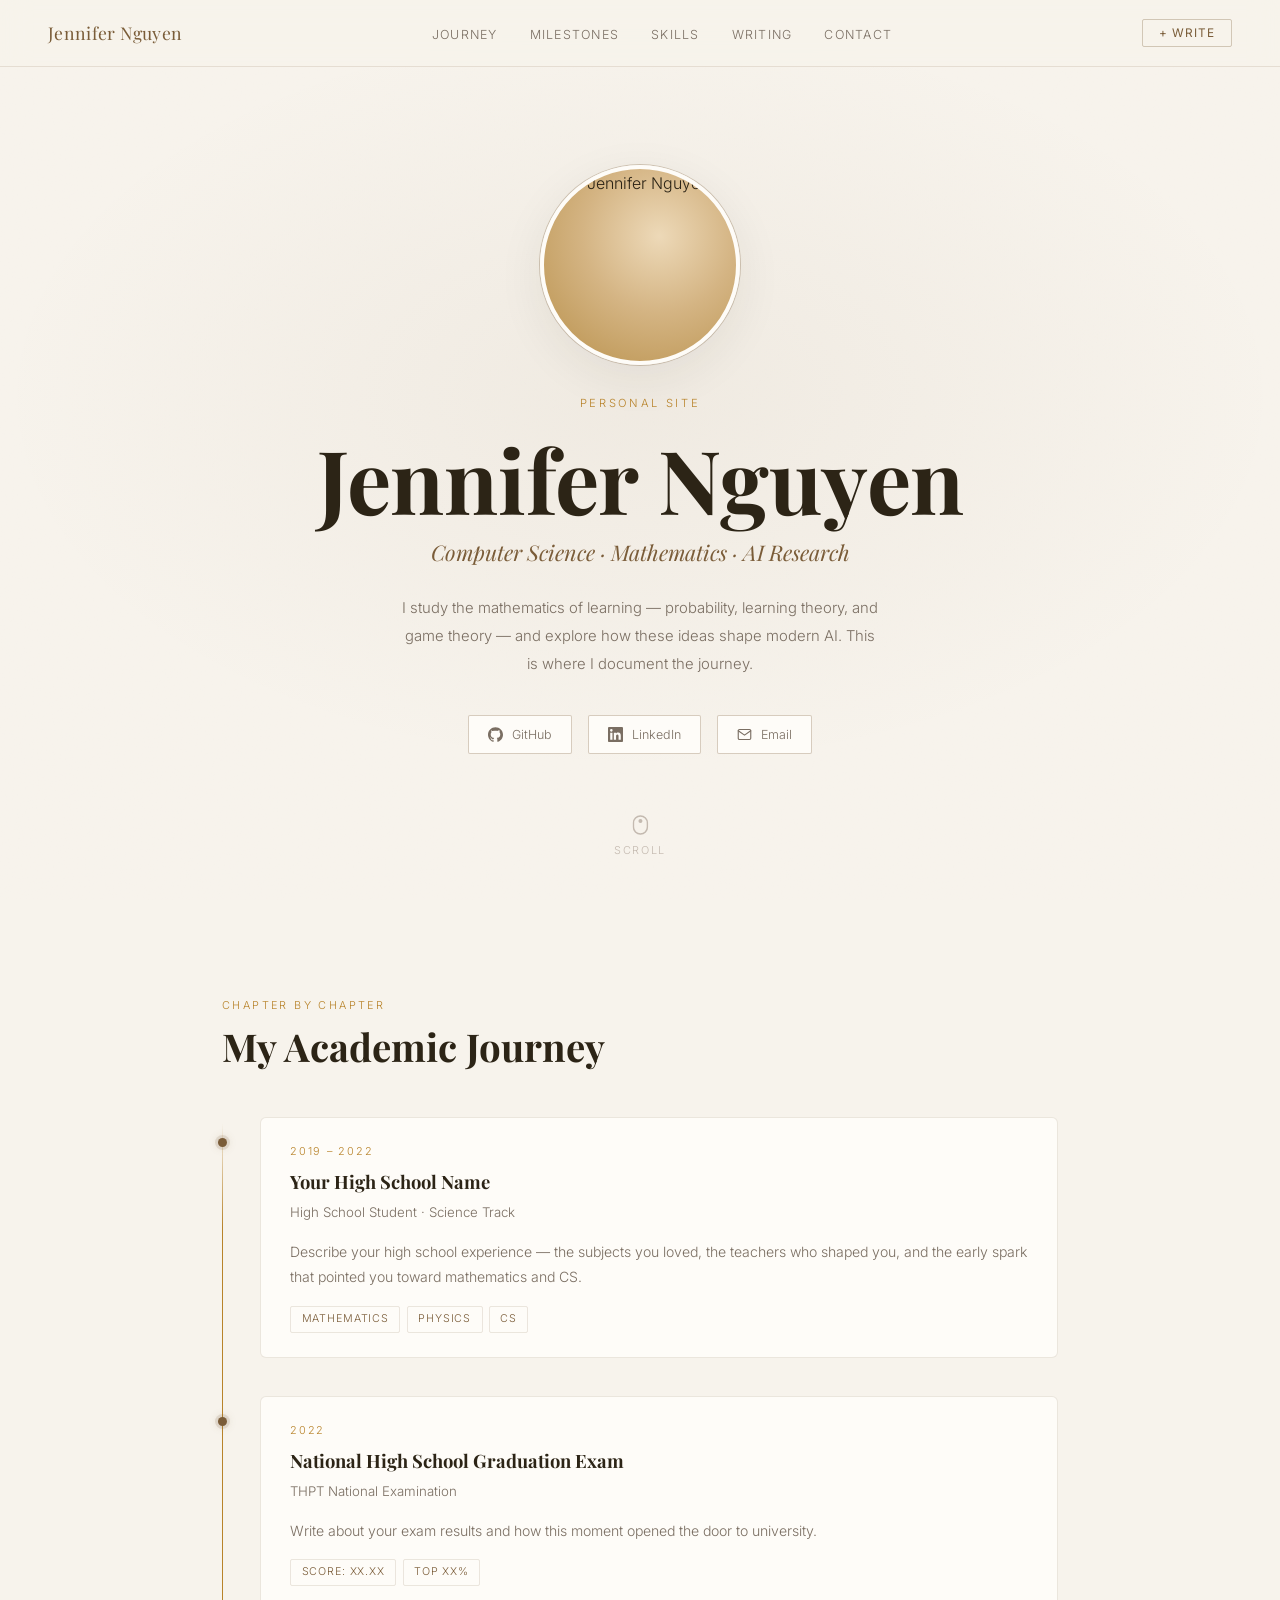
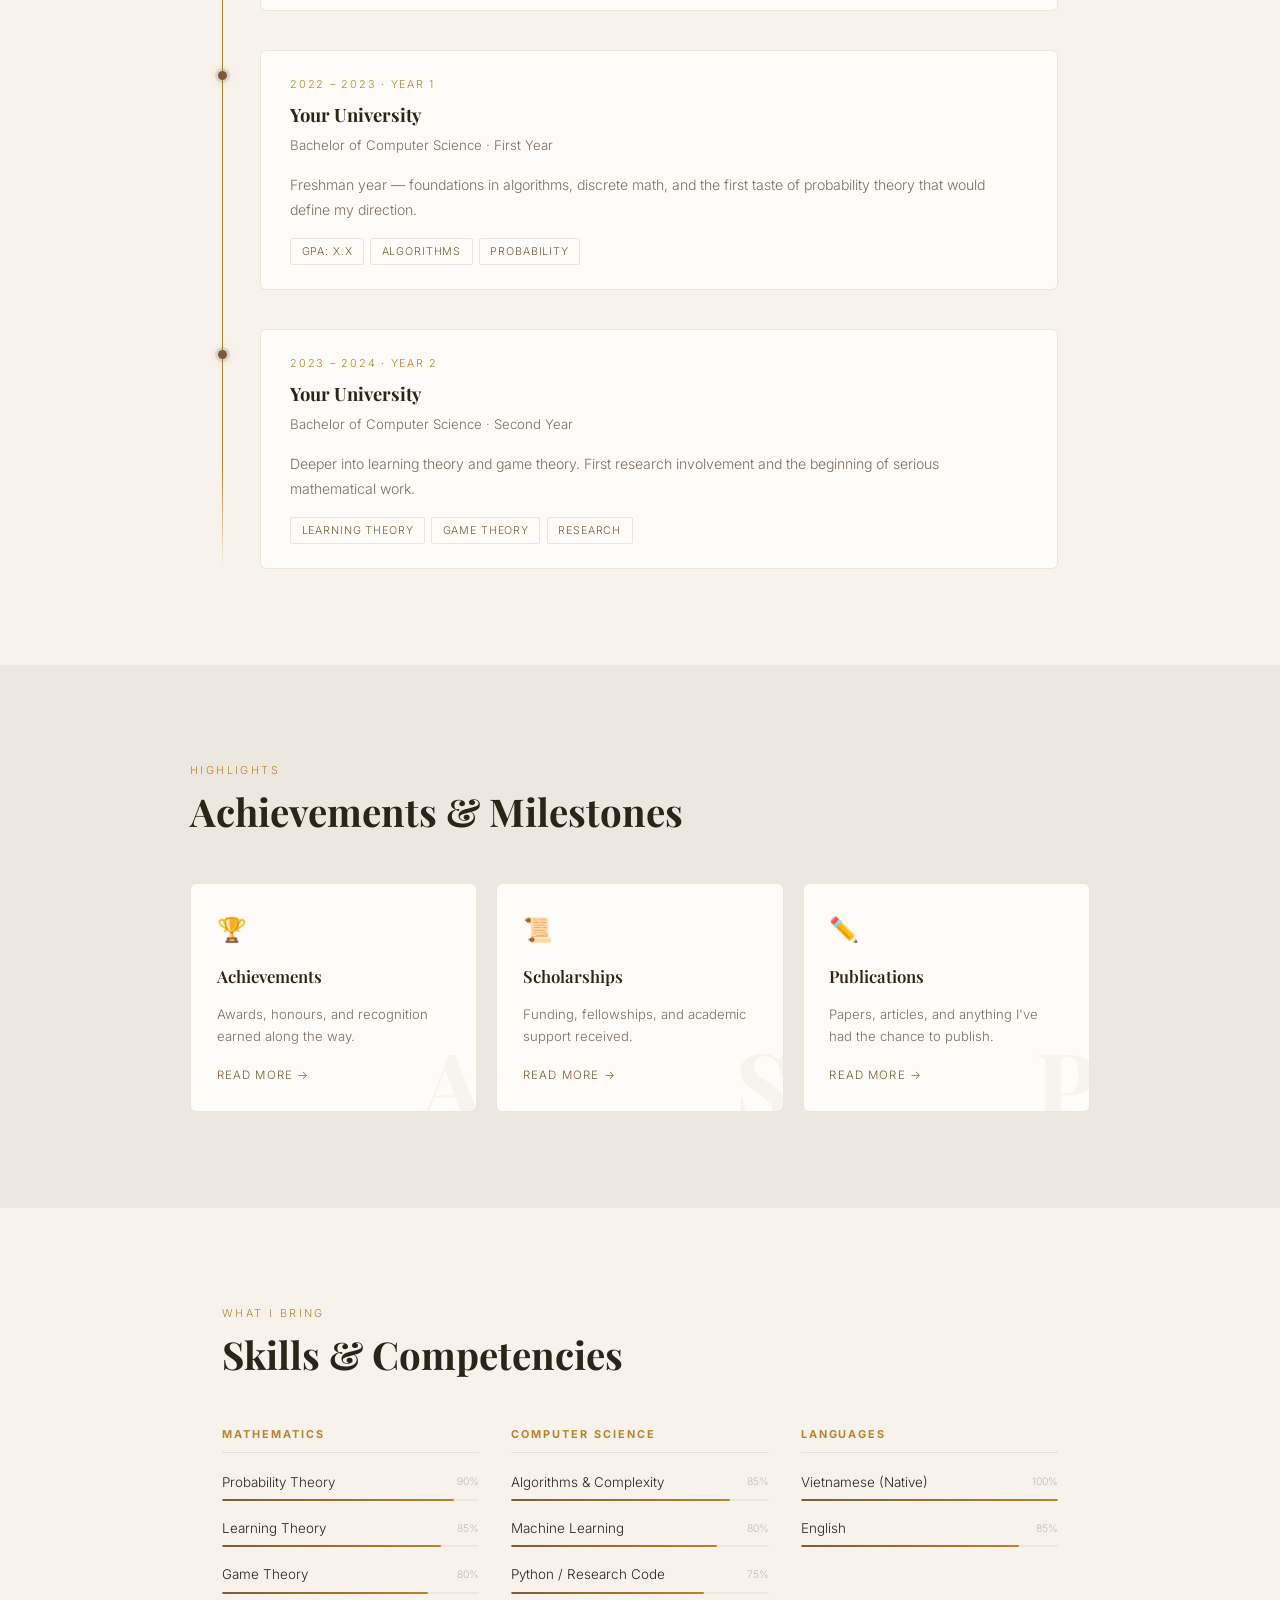
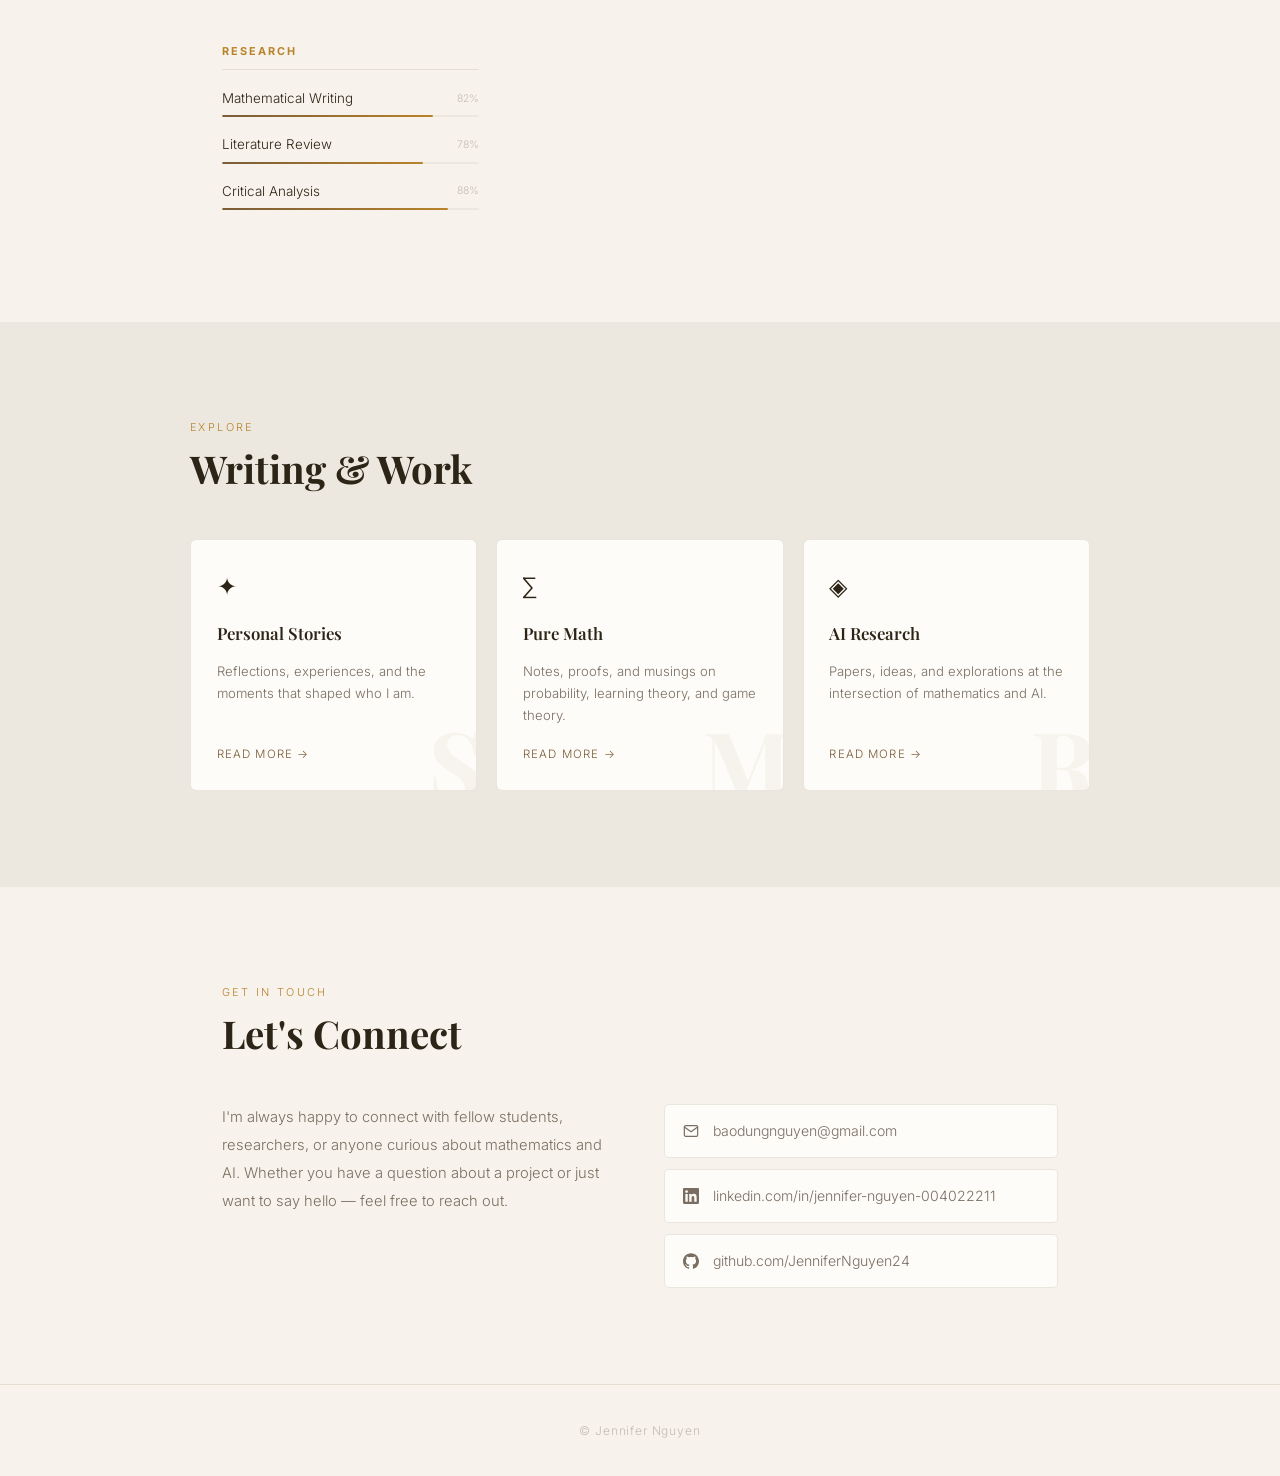
==== index.html @ ad3cca70 "PP" ====
<!DOCTYPE html>
<html lang="en">
<head>
  <meta charset="UTF-8"/>
  <meta name="viewport" content="width=device-width, initial-scale=1.0"/>
  <title>Jennifer Nguyen</title>
  <meta name="description" content="Personal site of Jennifer Nguyen — CS, Mathematics, AI Research."/>
  <link rel="preconnect" href="https://fonts.googleapis.com"/>
  <link href="https://fonts.googleapis.com/css2?family=Playfair+Display:ital,wght@0,400;0,600;0,700;1,400;1,600&family=Inter:wght@300;400;500&display=swap" rel="stylesheet"/>
  <link rel="stylesheet" href="css/style.css"/>
</head>
<body>

<!-- NAV -->
<nav class="nav">
  <span class="nav-logo" id="nav-logo-txt">Jennifer Nguyen</span>
  <ul class="nav-links">
    <li><a href="#journey">Journey</a></li>
    <li><a href="#milestones">Milestones</a></li>
    <li><a href="#skills">Skills</a></li>
    <li><a href="#writing">Writing</a></li>
    <li><a href="#contact">Contact</a></li>
  </ul>
  <div class="nav-right">
    <button class="nav-write" id="nav-write-btn">+ Write</button>
  </div>
</nav>

<!-- HERO -->
<header class="hero">
  <div class="hero-photo-wrap" style="width:200px;height:200px;border-radius:50%;border:4px solid var(--card);box-shadow:0 0 0 1px var(--border-hi),0 12px 48px var(--shadow);overflow:hidden;margin-bottom:1.8rem;position:relative;z-index:1;background:radial-gradient(circle at 60% 35%,#EDD9B8 0%,#D4B483 45%,#B8904A 100%);">
    <img id="hero-photo-img" src="https://raw.githubusercontent.com/JenniferNguyen24/JenniferNguyen24.github.io/main/photo.jpeg" alt="Jennifer Nguyen" style="display:block"/>
    <div class="hero-photo-placeholder" id="hero-photo-init">JN</div>
  </div>

  <p class="hero-eyebrow">Personal Site</p>
  <h1 class="hero-name" id="hero-name">Jennifer Nguyen</h1>
  <p class="hero-tagline" id="hero-tagline">Computer Science · Mathematics · AI Research</p>
  <p class="hero-bio" id="hero-bio">
    I study the mathematics of learning — probability, learning theory, and game theory — and explore how these ideas shape modern AI. This is where I document the journey.
  </p>

  <div class="hero-socials">
    <a class="social-btn" id="social-github" href="https://github.com/JenniferNguyen24" style="display:inline-flex" target="_blank" rel="noopener">
      <svg width="15" height="15" viewBox="0 0 24 24" fill="currentColor"><path d="M12 .297c-6.63 0-12 5.373-12 12 0 5.303 3.438 9.8 8.205 11.385.6.113.82-.258.82-.577 0-.285-.01-1.04-.015-2.04-3.338.724-4.042-1.61-4.042-1.61C4.422 18.07 3.633 17.7 3.633 17.7c-1.087-.744.084-.729.084-.729 1.205.084 1.838 1.236 1.838 1.236 1.07 1.835 2.809 1.305 3.495.998.108-.776.417-1.305.76-1.605-2.665-.3-5.466-1.332-5.466-5.93 0-1.31.465-2.38 1.235-3.22-.135-.303-.54-1.523.105-3.176 0 0 1.005-.322 3.3 1.23.96-.267 1.98-.399 3-.405 1.02.006 2.04.138 3 .405 2.28-1.552 3.285-1.23 3.285-1.23.645 1.653.24 2.873.12 3.176.765.84 1.23 1.91 1.23 3.22 0 4.61-2.805 5.625-5.475 5.92.42.36.81 1.096.81 2.22 0 1.606-.015 2.896-.015 3.286 0 .315.21.69.825.57C20.565 22.092 24 17.592 24 12.297c0-6.627-5.373-12-12-12"/></svg>
      GitHub
    </a>
    <a class="social-btn" id="social-linkedin" href="https://www.linkedin.com/in/jennifer-nguyen-004022211/" style="display:inline-flex" target="_blank" rel="noopener">
      <svg width="15" height="15" viewBox="0 0 24 24" fill="currentColor"><path d="M20.447 20.452h-3.554v-5.569c0-1.328-.027-3.037-1.852-3.037-1.853 0-2.136 1.445-2.136 2.939v5.667H9.351V9h3.414v1.561h.046c.477-.9 1.637-1.85 3.37-1.85 3.601 0 4.267 2.37 4.267 5.455v6.286zM5.337 7.433a2.062 2.062 0 0 1-2.063-2.065 2.064 2.064 0 1 1 2.063 2.065zm1.782 13.019H3.555V9h3.564v11.452zM22.225 0H1.771C.792 0 0 .774 0 1.729v20.542C0 23.227.792 24 1.771 24h20.451C23.2 24 24 23.227 24 22.271V1.729C24 .774 23.2 0 22.222 0h.003z"/></svg>
      LinkedIn
    </a>
    <a class="social-btn" id="social-email" href="mailto:baodungnguyen@gmail.com" style="display:inline-flex">
      <svg width="15" height="15" viewBox="0 0 24 24" fill="none" stroke="currentColor" stroke-width="1.8" stroke-linecap="round" stroke-linejoin="round"><path d="M4 4h16c1.1 0 2 .9 2 2v12c0 1.1-.9 2-2 2H4c-1.1 0-2-.9-2-2V6c0-1.1.9-2 2-2z"/><polyline points="22,6 12,13 2,6"/></svg>
      Email
    </a>
  </div>

  <div class="scroll-hint" aria-hidden="true">
    <svg width="16" height="20" viewBox="0 0 16 20" fill="none"><rect x="1" y="1" width="14" height="18" rx="7" stroke="currentColor" stroke-width="1.5"/><circle cx="8" cy="6" r="2" fill="currentColor"/></svg>
    Scroll
  </div>
</header>

<!-- JOURNEY -->
<section class="section" id="journey">
  <p class="section-label">Chapter by chapter</p>
  <h2 class="section-title">My Academic Journey</h2>
  <div class="timeline">

    <div class="tl-entry">
      <div class="tl-dot"></div>
      <div class="tl-card">
        <p class="tl-period">2019 – 2022</p>
        <h3 class="tl-institution">Your High School Name</h3>
        <p class="tl-role">High School Student · Science Track</p>
        <p class="tl-desc">Describe your high school experience — the subjects you loved, the teachers who shaped you, and the early spark that pointed you toward mathematics and CS.</p>
        <div class="tl-tags"><span class="tag">Mathematics</span><span class="tag">Physics</span><span class="tag">CS</span></div>
      </div>
    </div>

    <div class="tl-entry">
      <div class="tl-dot"></div>
      <div class="tl-card">
        <p class="tl-period">2022</p>
        <h3 class="tl-institution">National High School Graduation Exam</h3>
        <p class="tl-role">THPT National Examination</p>
        <p class="tl-desc">Write about your exam results and how this moment opened the door to university.</p>
        <div class="tl-tags"><span class="tag">Score: XX.XX</span><span class="tag">Top XX%</span></div>
      </div>
    </div>

    <div class="tl-entry">
      <div class="tl-dot"></div>
      <div class="tl-card">
        <p class="tl-period">2022 – 2023 · Year 1</p>
        <h3 class="tl-institution">Your University</h3>
        <p class="tl-role">Bachelor of Computer Science · First Year</p>
        <p class="tl-desc">Freshman year — foundations in algorithms, discrete math, and the first taste of probability theory that would define my direction.</p>
        <div class="tl-tags"><span class="tag">GPA: X.X</span><span class="tag">Algorithms</span><span class="tag">Probability</span></div>
      </div>
    </div>

    <div class="tl-entry">
      <div class="tl-dot"></div>
      <div class="tl-card">
        <p class="tl-period">2023 – 2024 · Year 2</p>
        <h3 class="tl-institution">Your University</h3>
        <p class="tl-role">Bachelor of Computer Science · Second Year</p>
        <p class="tl-desc">Deeper into learning theory and game theory. First research involvement and the beginning of serious mathematical work.</p>
        <div class="tl-tags"><span class="tag">Learning Theory</span><span class="tag">Game Theory</span><span class="tag">Research</span></div>
      </div>
    </div>

  </div>
</section>

<!-- MILESTONES -->
<div class="section-wide" id="milestones">
  <div class="section-wide-inner">
    <p class="section-label">Highlights</p>
    <h2 class="section-title">Achievements &amp; Milestones</h2>
    <div class="cat-grid">

      <a class="cat-card" data-letter="A" href="pages/achievements.html" aria-label="Go to Achievements">
        <div class="cat-icon">🏆</div>
        <div class="cat-title">Achievements</div>
        <div class="cat-desc">Awards, honours, and recognition earned along the way.</div>
        <div class="cat-link">Read more →</div>
      </a>

      <a class="cat-card" data-letter="S" href="pages/scholarships.html" aria-label="Go to Scholarships">
        <div class="cat-icon">📜</div>
        <div class="cat-title">Scholarships</div>
        <div class="cat-desc">Funding, fellowships, and academic support received.</div>
        <div class="cat-link">Read more →</div>
      </a>

      <a class="cat-card" data-letter="P" href="pages/publications.html" aria-label="Go to Publications">
        <div class="cat-icon">✏️</div>
        <div class="cat-title">Publications</div>
        <div class="cat-desc">Papers, articles, and anything I've had the chance to publish.</div>
        <div class="cat-link">Read more →</div>
      </a>

    </div>
  </div>
</div>

<!-- SKILLS -->
<section class="section" id="skills">
  <p class="section-label">What I bring</p>
  <h2 class="section-title">Skills &amp; Competencies</h2>
  <div class="skills-grid">

    <div class="skill-group">
      <h3>Mathematics</h3>
      <div class="skill-item">
        <span class="skill-label">Probability Theory <span class="skill-pct">90%</span></span>
        <div class="skill-bar-bg"><div class="skill-bar-fill" style="width:90%"></div></div>
      </div>
      <div class="skill-item">
        <span class="skill-label">Learning Theory <span class="skill-pct">85%</span></span>
        <div class="skill-bar-bg"><div class="skill-bar-fill" style="width:85%"></div></div>
      </div>
      <div class="skill-item">
        <span class="skill-label">Game Theory <span class="skill-pct">80%</span></span>
        <div class="skill-bar-bg"><div class="skill-bar-fill" style="width:80%"></div></div>
      </div>
    </div>

    <div class="skill-group">
      <h3>Computer Science</h3>
      <div class="skill-item">
        <span class="skill-label">Algorithms &amp; Complexity <span class="skill-pct">85%</span></span>
        <div class="skill-bar-bg"><div class="skill-bar-fill" style="width:85%"></div></div>
      </div>
      <div class="skill-item">
        <span class="skill-label">Machine Learning <span class="skill-pct">80%</span></span>
        <div class="skill-bar-bg"><div class="skill-bar-fill" style="width:80%"></div></div>
      </div>
      <div class="skill-item">
        <span class="skill-label">Python / Research Code <span class="skill-pct">75%</span></span>
        <div class="skill-bar-bg"><div class="skill-bar-fill" style="width:75%"></div></div>
      </div>
    </div>

    <div class="skill-group">
      <h3>Languages</h3>
      <div class="skill-item">
        <span class="skill-label">Vietnamese (Native) <span class="skill-pct">100%</span></span>
        <div class="skill-bar-bg"><div class="skill-bar-fill" style="width:100%"></div></div>
      </div>
      <div class="skill-item">
        <span class="skill-label">English <span class="skill-pct">85%</span></span>
        <div class="skill-bar-bg"><div class="skill-bar-fill" style="width:85%"></div></div>
      </div>
    </div>

    <div class="skill-group">
      <h3>Research</h3>
      <div class="skill-item">
        <span class="skill-label">Mathematical Writing <span class="skill-pct">82%</span></span>
        <div class="skill-bar-bg"><div class="skill-bar-fill" style="width:82%"></div></div>
      </div>
      <div class="skill-item">
        <span class="skill-label">Literature Review <span class="skill-pct">78%</span></span>
        <div class="skill-bar-bg"><div class="skill-bar-fill" style="width:78%"></div></div>
      </div>
      <div class="skill-item">
        <span class="skill-label">Critical Analysis <span class="skill-pct">88%</span></span>
        <div class="skill-bar-bg"><div class="skill-bar-fill" style="width:88%"></div></div>
      </div>
    </div>

  </div>
</section>

<!-- WRITING / CATEGORIES -->
<div class="section-wide" id="writing">
  <div class="section-wide-inner">
    <p class="section-label">Explore</p>
    <h2 class="section-title">Writing &amp; Work</h2>
    <div class="cat-grid">

      <a class="cat-card" data-letter="S" href="pages/stories.html" aria-label="Go to Personal Stories">
        <div class="cat-icon">✦</div>
        <div class="cat-title">Personal Stories</div>
        <div class="cat-desc">Reflections, experiences, and the moments that shaped who I am.</div>
        <div class="cat-link">Read more →</div>
      </a>

      <a class="cat-card" data-letter="M" href="pages/math.html" aria-label="Go to Pure Math">
        <div class="cat-icon">∑</div>
        <div class="cat-title">Pure Math</div>
        <div class="cat-desc">Notes, proofs, and musings on probability, learning theory, and game theory.</div>
        <div class="cat-link">Read more →</div>
      </a>

      <a class="cat-card" data-letter="R" href="pages/research.html" aria-label="Go to AI Research">
        <div class="cat-icon">◈</div>
        <div class="cat-title">AI Research</div>
        <div class="cat-desc">Papers, ideas, and explorations at the intersection of mathematics and AI.</div>
        <div class="cat-link">Read more →</div>
      </a>

    </div>
  </div>
</div>

<!-- CONTACT -->
<section class="section" id="contact">
  <p class="section-label">Get in touch</p>
  <h2 class="section-title">Let's Connect</h2>
  <div class="contact-grid">
    <p class="contact-intro">
      I'm always happy to connect with fellow students, researchers, or anyone curious about mathematics and AI. Whether you have a question about a project or just want to say hello — feel free to reach out.
    </p>
    <div class="contact-links" id="contact-links">
      <a class="contact-link" href="mailto:baodungnguyen@gmail.com">
        <svg width="16" height="16" viewBox="0 0 24 24" fill="none" stroke="currentColor" stroke-width="1.8" stroke-linecap="round" stroke-linejoin="round"><path d="M4 4h16c1.1 0 2 .9 2 2v12c0 1.1-.9 2-2 2H4c-1.1 0-2-.9-2-2V6c0-1.1.9-2 2-2z"/><polyline points="22,6 12,13 2,6"/></svg>
        <span>baodungnguyen@gmail.com</span>
      </a>
      <a class="contact-link" href="https://www.linkedin.com/in/jennifer-nguyen-004022211/" target="_blank" rel="noopener">
        <svg width="16" height="16" viewBox="0 0 24 24" fill="currentColor"><path d="M20.447 20.452h-3.554v-5.569c0-1.328-.027-3.037-1.852-3.037-1.853 0-2.136 1.445-2.136 2.939v5.667H9.351V9h3.414v1.561h.046c.477-.9 1.637-1.85 3.37-1.85 3.601 0 4.267 2.37 4.267 5.455v6.286zM5.337 7.433a2.062 2.062 0 0 1-2.063-2.065 2.064 2.064 0 1 1 2.063 2.065zm1.782 13.019H3.555V9h3.564v11.452zM22.225 0H1.771C.792 0 0 .774 0 1.729v20.542C0 23.227.792 24 1.771 24h20.451C23.2 24 24 23.227 24 22.271V1.729C24 .774 23.2 0 22.222 0h.003z"/></svg>
        <span>linkedin.com/in/jennifer-nguyen-004022211</span>
      </a>
      <a class="contact-link" href="https://github.com/JenniferNguyen24" target="_blank" rel="noopener">
        <svg width="16" height="16" viewBox="0 0 24 24" fill="currentColor"><path d="M12 .297c-6.63 0-12 5.373-12 12 0 5.303 3.438 9.8 8.205 11.385.6.113.82-.258.82-.577 0-.285-.01-1.04-.015-2.04-3.338.724-4.042-1.61-4.042-1.61C4.422 18.07 3.633 17.7 3.633 17.7c-1.087-.744.084-.729.084-.729 1.205.084 1.838 1.236 1.838 1.236 1.07 1.835 2.809 1.305 3.495.998.108-.776.417-1.305.76-1.605-2.665-.3-5.466-1.332-5.466-5.93 0-1.31.465-2.38 1.235-3.22-.135-.303-.54-1.523.105-3.176 0 0 1.005-.322 3.3 1.23.96-.267 1.98-.399 3-.405 1.02.006 2.04.138 3 .405 2.28-1.552 3.285-1.23 3.285-1.23.645 1.653.24 2.873.12 3.176.765.84 1.23 1.91 1.23 3.22 0 4.61-2.805 5.625-5.475 5.92.42.36.81 1.096.81 2.22 0 1.606-.015 2.896-.015 3.286 0 .315.21.69.825.57C20.565 22.092 24 17.592 24 12.297c0-6.627-5.373-12-12-12"/></svg>
        <span>github.com/JenniferNguyen24</span>
      </a>
    </div>
  </div>
</section>

<!-- FOOTER -->
<footer class="footer">
  <p>© <span id="footer-year"></span> <span id="footer-name">Jennifer Nguyen</span></p>
</footer>

<!-- MODAL -->
<div class="modal-overlay" id="modal-overlay" role="dialog" aria-modal="true" aria-labelledby="modal-title">
  <div class="modal">
    <button class="modal-close" id="modal-close" aria-label="Close">✕</button>
    <div class="modal-eyebrow" id="modal-eyebrow"></div>
    <h2 class="modal-title" id="modal-title"></h2>
    <div class="modal-meta" id="modal-meta"></div>
    <div class="modal-body" id="modal-body"></div>
    <div class="modal-footer-tags" id="modal-tags"></div>
  </div>
</div>

<!-- DASHBOARD -->
<div class="dash-overlay" id="dash-overlay" role="dialog" aria-modal="true">
  <div class="dash-nav">
    <span class="dash-nav-title">Dashboard</span>
    <div class="dash-tabs">
      <button class="dash-tab active" data-tab="write">Write</button>
      <button class="dash-tab" data-tab="manage">Posts</button>
      <button class="dash-tab" data-tab="edit" id="edit-tab" style="display:none">Editing</button>
      <button class="dash-tab" data-tab="profile">Profile</button>
    </div>
    <button class="dash-close-btn" id="dash-close-btn">✕ Close</button>
  </div>
  <div class="dash-body">

    <!-- WRITE -->
    <div class="dash-view active" data-view="write">
      <h2 class="form-title">New post</h2>
      <form id="write-form" novalidate>
        <div class="form-row">
          <div class="form-group">
            <label class="form-label" for="w-category">Section</label>
            <select class="form-select cat-select" name="category" id="w-category"></select>
          </div>
          <div class="form-group">
            <label class="form-label" for="w-date">Date</label>
            <input class="form-input" type="date" name="date" id="w-date"/>
          </div>
        </div>
        <div class="form-group">
          <label class="form-label" for="w-title">Title</label>
          <input class="form-input" type="text" name="title" id="w-title" placeholder="e.g. On the Sample Complexity of PAC Learning" required/>
        </div>
        <div class="form-group">
          <label class="form-label" for="w-excerpt">One-line summary <span style="opacity:.5;text-transform:none;letter-spacing:0">(optional)</span></label>
          <input class="form-input" type="text" name="excerpt" id="w-excerpt" placeholder="Shown as a preview in the list"/>
        </div>
        <div class="form-group">
          <label class="form-label" for="w-body">Content</label>
          <textarea class="form-textarea" name="body" id="w-body" rows="14" placeholder="Write freely. Blank lines separate paragraphs." required></textarea>
        </div>
        <div class="form-group">
          <label class="form-label" for="w-tags">Tags</label>
          <input class="form-input" type="text" name="tags" id="w-tags" placeholder="probability, PAC-learning, game-theory"/>
          <p class="form-hint">Comma-separated.</p>
        </div>
        <div class="form-actions">
          <button type="submit" class="btn-primary">Publish</button>
          <button type="reset" class="btn-ghost">Clear</button>
        </div>
      </form>
    </div>

    <!-- MANAGE -->
    <div class="dash-view" data-view="manage">
      <h2 class="form-title">Your posts</h2>
      <div class="manage-list" id="manage-list"></div>
    </div>

    <!-- EDIT -->
    <div class="dash-view" data-view="edit">
      <h2 class="form-title">Edit post</h2>
      <form id="edit-form" novalidate>
        <div class="form-row">
          <div class="form-group">
            <label class="form-label" for="e-category">Section</label>
            <select class="form-select cat-select" name="category" id="e-category"></select>
          </div>
          <div class="form-group">
            <label class="form-label" for="e-date">Date</label>
            <input class="form-input" type="date" name="date" id="e-date"/>
          </div>
        </div>
        <div class="form-group">
          <label class="form-label" for="e-title">Title</label>
          <input class="form-input" type="text" name="title" id="e-title" required/>
        </div>
        <div class="form-group">
          <label class="form-label" for="e-excerpt">One-line summary</label>
          <input class="form-input" type="text" name="excerpt" id="e-excerpt"/>
        </div>
        <div class="form-group">
          <label class="form-label" for="e-body">Content</label>
          <textarea class="form-textarea" name="body" id="e-body" rows="14" required></textarea>
        </div>
        <div class="form-group">
          <label class="form-label" for="e-tags">Tags</label>
          <input class="form-input" type="text" name="tags" id="e-tags"/>
        </div>
        <div class="form-actions">
          <button type="submit" class="btn-primary">Save changes</button>
          <button type="button" class="btn-ghost" onclick="switchDash('manage')">Cancel</button>
        </div>
      </form>
    </div>

    <!-- PROFILE -->
    <div class="dash-view" data-view="profile">
      <h2 class="form-title">Profile</h2>
      <form id="profile-form" novalidate>
        <div class="form-group">
          <label class="form-label" for="p-name">Name</label>
          <input class="form-input" type="text" name="name" id="p-name" placeholder="Jennifer Nguyen"/>
        </div>
        <div class="form-group">
          <label class="form-label" for="p-tagline">Tagline</label>
          <input class="form-input" type="text" name="tagline" id="p-tagline" placeholder="Computer Science · Mathematics · AI Research"/>
        </div>
        <div class="form-group">
          <label class="form-label" for="p-bio">Bio</label>
          <textarea class="form-textarea" name="bio" id="p-bio" rows="3" placeholder="Short intro shown on the homepage."></textarea>
        </div>
        <div class="form-group">
          <label class="form-label" for="p-photo">Profile photo URL</label>
          <input class="form-input" type="url" name="photoUrl" id="p-photo" placeholder="https://example.com/photo.jpg"/>
          <p class="form-hint">Link to an image hosted online (GitHub, Imgur, etc.). Upload a photo to GitHub and paste its raw URL.</p>
        </div>
        <div class="form-group">
          <label class="form-label" for="p-email">Email</label>
          <input class="form-input" type="email" name="email" id="p-email" placeholder="you@example.com"/>
        </div>
        <div class="form-group">
          <label class="form-label" for="p-github">GitHub username</label>
          <input class="form-input" type="text" name="github" id="p-github" placeholder="yourusername"/>
        </div>
        <div class="form-group">
          <label class="form-label" for="p-linkedin">LinkedIn username</label>
          <input class="form-input" type="text" name="linkedin" id="p-linkedin" placeholder="yourusername"/>
        </div>
        <div class="form-actions">
          <button type="submit" class="btn-primary">Save profile</button>
        </div>
      </form>
    </div>

  </div>
</div>

<div class="toast" id="toast" role="status" aria-live="polite"></div>
<script src="js/main.js"></script>
</body>
</html>
---- css/style.css ----
@import url('https://fonts.googleapis.com/css2?family=Playfair+Display:ital,wght@0,400;0,600;0,700;1,400;1,600&family=Inter:wght@300;400;500&display=swap');

/* ── TOKENS ── */
:root {
  --bg:        #F7F3EC;
  --bg-alt:    #EDE8DF;
  --card:      #FEFCF8;
  --accent:    #7A5C38;
  --accent2:   #B8832A;
  --ink:       #2C2416;
  --muted:     #7A6E62;
  --faint:     #C4BAB0;
  --border:    rgba(122,92,56,0.14);
  --border-hi: rgba(122,92,56,0.30);
  --shadow:    rgba(44,36,22,0.07);
}

/* ── RESET ── */
*,*::before,*::after{box-sizing:border-box;margin:0;padding:0}
html{scroll-behavior:smooth}
body{background:var(--bg);color:var(--ink);font-family:'Inter',sans-serif;font-weight:300;line-height:1.75;overflow-x:hidden;-webkit-font-smoothing:antialiased}
a{color:inherit;text-decoration:none}
img{max-width:100%;display:block}
button{cursor:pointer;font-family:inherit}
::-webkit-scrollbar{width:5px}
::-webkit-scrollbar-track{background:var(--bg)}
::-webkit-scrollbar-thumb{background:var(--faint);border-radius:3px}

/* ── NAV ── */
.nav{
  position:fixed;top:0;left:0;right:0;z-index:200;
  display:flex;align-items:center;justify-content:space-between;
  padding:1.1rem 3rem;
  background:rgba(247,243,236,0.90);
  backdrop-filter:blur(14px);
  border-bottom:1px solid var(--border);
  transition:border-color .3s;
}
.nav.scrolled{border-bottom-color:var(--border-hi)}
.nav-logo{font-family:'Playfair Display',serif;font-size:1.1rem;color:var(--accent);letter-spacing:.02em}
.nav-links{display:flex;gap:2rem;list-style:none}
.nav-links a{font-size:.78rem;letter-spacing:.1em;text-transform:uppercase;color:var(--muted);transition:color .2s}
.nav-links a:hover{color:var(--accent)}
.nav-right{display:flex;align-items:center;gap:1rem}
.nav-write{
  font-size:.74rem;letter-spacing:.09em;text-transform:uppercase;
  padding:.38rem 1rem;border:1px solid var(--border-hi);border-radius:2px;
  color:var(--accent);background:transparent;transition:background .2s,border-color .2s;
}
.nav-write:hover{background:var(--bg-alt);border-color:var(--accent)}

/* ── HERO ── */
.hero{
  min-height:100vh;
  display:flex;flex-direction:column;align-items:center;justify-content:center;
  text-align:center;padding:9rem 2rem 5rem;
  position:relative;overflow:hidden;
}
.hero::before{
  content:'';position:absolute;inset:0;
  background:radial-gradient(ellipse 72% 60% at 50% 44%,rgba(122,92,56,.06) 0%,transparent 70%);
  pointer-events:none;
}
/* subtle paper grain texture */
.hero::after{
  content:'';position:absolute;inset:0;
  background-image:url("data:image/svg+xml,%3Csvg xmlns='http://www.w3.org/2000/svg' width='300' height='300'%3E%3Cfilter id='n'%3E%3CfeTurbulence type='fractalNoise' baseFrequency='0.75' numOctaves='4' stitchTiles='stitch'/%3E%3C/filter%3E%3Crect width='300' height='300' filter='url(%23n)' opacity='0.025'/%3E%3C/svg%3E");
  pointer-events:none;opacity:.5;
}

/* Profile photo */
.hero-photo-wrap{
  position:relative;z-index:1;
  width:180px;height:180px;
  border-radius:50%;
  border:3px solid var(--card);
  box-shadow:0 0 0 1px var(--border-hi), 0 8px 32px var(--shadow);
  overflow:hidden;
  margin-bottom:1.8rem;
  background:radial-gradient(circle at 60% 35%,#EDD9B8 0%,#D4B483 45%,#B8904A 100%);
}
.hero-photo-wrap img{width:100%;height:100%;object-fit:cover}
.hero-photo-placeholder{
  width:100%;height:100%;
  display:flex;align-items:center;justify-content:center;
  font-family:'Playfair Display',serif;font-size:3rem;color:rgba(255,255,255,0.75);
  letter-spacing:.04em;
}

.hero-eyebrow{position:relative;z-index:1;font-size:.7rem;letter-spacing:.24em;text-transform:uppercase;color:var(--accent2);margin-bottom:1.2rem}
.hero-name{
  position:relative;z-index:1;
  font-family:'Playfair Display',serif;font-size:clamp(2.8rem,7vw,5.5rem);
  font-weight:700;line-height:1.06;color:var(--ink);margin-bottom:.5rem;
}
.hero-tagline{
  position:relative;z-index:1;
  font-family:'Playfair Display',serif;font-style:italic;
  font-size:clamp(1rem,2.2vw,1.35rem);color:var(--accent);margin-bottom:1.5rem;
}
.hero-bio{
  position:relative;z-index:1;
  max-width:480px;color:var(--muted);font-size:.93rem;line-height:1.88;margin-bottom:2.2rem;
}
.hero-socials{
  position:relative;z-index:1;
  display:flex;gap:1rem;align-items:center;justify-content:center;margin-bottom:2.8rem;
}
.social-btn{
  display:inline-flex;align-items:center;gap:.55rem;
  padding:.5rem 1.2rem;border:1px solid var(--border-hi);border-radius:2px;
  font-size:.78rem;color:var(--muted);background:var(--card);
  transition:border-color .2s,color .2s,box-shadow .2s;
}
.social-btn:hover{border-color:var(--accent);color:var(--accent);box-shadow:0 4px 16px var(--shadow)}
.social-btn svg{flex-shrink:0}

.scroll-hint{
  position:absolute;bottom:2.5rem;left:50%;transform:translateX(-50%);
  display:flex;flex-direction:column;align-items:center;gap:.4rem;
  color:var(--faint);font-size:.68rem;letter-spacing:.14em;text-transform:uppercase;
  animation:float 2.6s ease-in-out infinite;z-index:1;
}
@keyframes float{0%,100%{transform:translateX(-50%) translateY(0)}50%{transform:translateX(-50%) translateY(7px)}}

/* ── SECTION SHELL ── */
.section{padding:6rem 2rem;max-width:900px;margin:0 auto}
.section-wide{padding:6rem 2rem;background:var(--bg-alt)}
.section-wide-inner{max-width:900px;margin:0 auto}
.section-label{font-size:.68rem;letter-spacing:.22em;text-transform:uppercase;color:var(--accent2);margin-bottom:.5rem}
.section-title{font-family:'Playfair Display',serif;font-size:clamp(1.7rem,3.5vw,2.4rem);color:var(--ink);margin-bottom:3rem;line-height:1.2}

/* ── TIMELINE ── */
.timeline{position:relative;padding-left:2.4rem}
.timeline::before{
  content:'';position:absolute;left:0;top:6px;bottom:0;width:1px;
  background:linear-gradient(to bottom,transparent,var(--accent2) 10%,var(--accent2) 90%,transparent);
}
.tl-entry{position:relative;margin-bottom:2.4rem}
.tl-entry:last-child{margin-bottom:0}
.tl-dot{
  position:absolute;left:-2.4rem;top:1.3rem;
  width:9px;height:9px;background:var(--accent);border-radius:50%;
  transform:translateX(-4px);
  box-shadow:0 0 0 3px rgba(122,92,56,.14),0 0 10px rgba(122,92,56,.28);
  transition:box-shadow .3s;
}
.tl-entry:hover .tl-dot{box-shadow:0 0 0 5px rgba(122,92,56,.2),0 0 18px rgba(122,92,56,.4)}
.tl-card{
  background:var(--card);border:1px solid var(--border);border-radius:6px;
  padding:1.5rem 1.8rem;
  transition:transform .25s,border-color .25s,box-shadow .25s;
}
.tl-card:hover{transform:translateY(-3px);border-color:var(--border-hi);box-shadow:0 10px 30px var(--shadow)}
.tl-period{font-size:.68rem;letter-spacing:.16em;text-transform:uppercase;color:var(--accent2);margin-bottom:.3rem}
.tl-institution{font-family:'Playfair Display',serif;font-size:1.15rem;color:var(--ink);margin-bottom:.2rem}
.tl-role{font-size:.83rem;color:var(--muted);margin-bottom:.9rem}
.tl-desc{font-size:.88rem;color:var(--muted);line-height:1.8}
.tl-tags{display:flex;flex-wrap:wrap;gap:.4rem;margin-top:1rem}
.tag{font-size:.67rem;letter-spacing:.08em;text-transform:uppercase;padding:.2rem .65rem;border:1px solid var(--border);border-radius:2px;color:var(--accent)}

/* ── CATEGORY GRID ── */
.cat-grid{display:grid;grid-template-columns:repeat(auto-fill,minmax(260px,1fr));gap:1.2rem}
a.cat-card{display:flex}
.cat-card{
  background:var(--card);border:1px solid var(--border);border-radius:6px;
  padding:1.6rem;
  display:flex;flex-direction:column;gap:.7rem;
  transition:transform .25s,border-color .25s,box-shadow .25s;
  cursor:pointer;position:relative;overflow:hidden;
}
.cat-card::before{
  content:attr(data-letter);
  position:absolute;right:-8px;bottom:-20px;
  font-family:'Playfair Display',serif;font-size:6rem;font-weight:700;
  color:var(--accent);opacity:.05;line-height:1;pointer-events:none;
  transition:opacity .3s;
}
.cat-card:hover{transform:translateY(-4px);border-color:var(--border-hi);box-shadow:0 12px 36px var(--shadow)}
.cat-card:hover::before{opacity:.09}
.cat-icon{font-size:1.5rem}
.cat-title{font-family:'Playfair Display',serif;font-size:1.05rem;color:var(--ink);font-weight:600}
.cat-desc{font-size:.82rem;color:var(--muted);line-height:1.7;flex:1}
.cat-link{
  display:inline-flex;align-items:center;gap:.4rem;
  font-size:.72rem;letter-spacing:.1em;text-transform:uppercase;color:var(--accent);
  margin-top:.4rem;transition:gap .2s;
}
.cat-card:hover .cat-link{gap:.7rem}
.cat-count{
  position:absolute;top:1.2rem;right:1.2rem;
  font-size:.65rem;letter-spacing:.1em;color:var(--faint);
  font-family:'Playfair Display',serif;font-style:italic;
}

/* ── MILESTONES ── */
.milestones-grid{display:grid;grid-template-columns:repeat(auto-fill,minmax(255px,1fr));gap:1.2rem}
.milestone-card{
  background:var(--card);border:1px solid var(--border);border-radius:6px;
  padding:1.5rem;transition:transform .25s,border-color .25s,box-shadow .25s;
}
.milestone-card:hover{transform:translateY(-3px);border-color:var(--border-hi);box-shadow:0 10px 30px var(--shadow)}
.milestone-icon{font-size:1.5rem;margin-bottom:.7rem}
.milestone-title{font-family:'Playfair Display',serif;font-size:1rem;font-weight:600;color:var(--ink);margin-bottom:.3rem}
.milestone-year{font-size:.68rem;letter-spacing:.14em;text-transform:uppercase;color:var(--accent2);margin-bottom:.55rem}
.milestone-desc{font-size:.83rem;color:var(--muted);line-height:1.7}

/* ── SKILLS ── */
.skills-grid{display:grid;grid-template-columns:repeat(auto-fill,minmax(200px,1fr));gap:2rem}
.skill-group h3{font-size:.68rem;letter-spacing:.18em;text-transform:uppercase;color:var(--accent2);margin-bottom:1.1rem;padding-bottom:.5rem;border-bottom:1px solid var(--border)}
.skill-item{display:flex;flex-direction:column;gap:.3rem;margin-bottom:1rem}
.skill-label{font-size:.84rem;color:var(--ink);display:flex;justify-content:space-between;align-items:center}
.skill-pct{font-size:.65rem;color:var(--faint)}
.skill-bar-bg{height:2px;background:var(--bg-alt);border-radius:2px;overflow:hidden}
.skill-bar-fill{height:100%;background:linear-gradient(to right,var(--accent),var(--accent2));border-radius:2px;width:0%;transition:width 1.2s cubic-bezier(.25,.46,.45,.94)}

/* ── CONTACT ── */
.contact-grid{display:grid;grid-template-columns:1fr 1fr;gap:3rem;align-items:start}
.contact-intro{font-size:.92rem;color:var(--muted);line-height:1.9}
.contact-links{display:flex;flex-direction:column;gap:.7rem}
.contact-link{
  display:flex;align-items:center;gap:.9rem;
  padding:.85rem 1.1rem;border:1px solid var(--border);border-radius:5px;
  background:var(--card);color:var(--muted);font-size:.88rem;
  transition:border-color .2s,color .2s,box-shadow .2s;
}
.contact-link:hover{border-color:var(--accent);color:var(--accent);box-shadow:0 4px 16px var(--shadow)}
.contact-link svg{flex-shrink:0}

/* ── FOOTER ── */
.footer{text-align:center;padding:2.2rem 2rem;border-top:1px solid var(--border);font-size:.75rem;color:var(--faint);letter-spacing:.07em}

/* ── POST MODAL ── */
.modal-overlay{
  position:fixed;inset:0;background:rgba(44,36,22,.55);backdrop-filter:blur(6px);
  z-index:500;display:flex;align-items:flex-start;justify-content:center;
  padding:4vh 1rem 2rem;overflow-y:auto;
  opacity:0;pointer-events:none;transition:opacity .25s;
}
.modal-overlay.open{opacity:1;pointer-events:all}
.modal{
  background:var(--card);border:1px solid var(--border-hi);border-radius:8px;
  width:100%;max-width:680px;padding:2.8rem;position:relative;
  transform:translateY(18px);transition:transform .3s;
}
.modal-overlay.open .modal{transform:translateY(0)}
.modal-close{
  position:absolute;top:1.2rem;right:1.2rem;
  background:none;border:1px solid var(--border);color:var(--muted);
  width:30px;height:30px;border-radius:4px;
  display:flex;align-items:center;justify-content:center;font-size:.9rem;
  transition:border-color .2s,color .2s;
}
.modal-close:hover{border-color:var(--accent);color:var(--accent)}
.modal-eyebrow{font-size:.68rem;letter-spacing:.18em;text-transform:uppercase;color:var(--accent2);margin-bottom:.8rem}
.modal-title{font-family:'Playfair Display',serif;font-size:clamp(1.3rem,3vw,1.9rem);font-weight:700;color:var(--ink);line-height:1.2;margin-bottom:.7rem}
.modal-meta{font-size:.7rem;color:var(--faint);letter-spacing:.08em;margin-bottom:1.4rem;padding-bottom:1.4rem;border-bottom:1px solid var(--border);display:flex;gap:1.2rem;flex-wrap:wrap}
.modal-body{font-size:.9rem;color:var(--muted);line-height:1.95;white-space:pre-wrap}
.modal-footer-tags{display:flex;flex-wrap:wrap;gap:.4rem;margin-top:1.8rem;padding-top:1.4rem;border-top:1px solid var(--border)}

/* ── DASHBOARD ── */
.dash-overlay{position:fixed;inset:0;background:var(--bg);z-index:900;overflow-y:auto;opacity:0;pointer-events:none;transition:opacity .25s}
.dash-overlay.open{opacity:1;pointer-events:all}
.dash-nav{
  display:flex;align-items:center;justify-content:space-between;
  padding:1rem 2.5rem;border-bottom:1px solid var(--border);
  position:sticky;top:0;background:var(--bg);z-index:10;
}
.dash-nav-title{font-family:'Playfair Display',serif;font-size:1rem;color:var(--accent)}
.dash-tabs{display:flex;gap:.4rem}
.dash-tab{
  font-size:.74rem;padding:.32rem .85rem;border:1px solid var(--border);border-radius:2px;
  color:var(--muted);background:none;letter-spacing:.06em;transition:all .18s;
}
.dash-tab:hover{color:var(--accent);border-color:var(--accent)}
.dash-tab.active{color:var(--accent);border-color:var(--accent);background:rgba(122,92,56,.07)}
.dash-close-btn{font-size:.74rem;padding:.32rem .85rem;border:1px solid var(--border);border-radius:2px;color:var(--muted);background:none;transition:all .18s}
.dash-close-btn:hover{color:var(--ink);border-color:var(--ink)}
.dash-body{max-width:720px;margin:0 auto;padding:2.5rem 2rem}
.dash-view{display:none}
.dash-view.active{display:block}
.form-title{font-family:'Playfair Display',serif;font-size:1.2rem;color:var(--ink);margin-bottom:2rem}
.form-group{margin-bottom:1.3rem}
.form-label{display:block;font-size:.68rem;letter-spacing:.14em;text-transform:uppercase;color:var(--muted);margin-bottom:.45rem}
.form-input,.form-textarea,.form-select{
  width:100%;background:var(--card);border:1px solid var(--border);border-radius:3px;
  padding:.6rem .85rem;color:var(--ink);font-family:'Inter',sans-serif;font-size:.88rem;
  outline:none;transition:border-color .18s,box-shadow .18s;-webkit-appearance:none;
}
.form-input:focus,.form-textarea:focus,.form-select:focus{border-color:var(--accent);box-shadow:0 0 0 3px rgba(122,92,56,.09)}
.form-input::placeholder,.form-textarea::placeholder{color:var(--faint)}
.form-textarea{resize:vertical;min-height:200px;line-height:1.75}
.form-row{display:grid;grid-template-columns:1fr 1fr;gap:1rem}
.form-hint{font-size:.72rem;color:var(--faint);margin-top:.3rem}
.form-actions{display:flex;gap:.7rem;margin-top:1.8rem}
.btn-primary{font-size:.82rem;padding:.55rem 1.4rem;border-radius:2px;background:var(--accent);color:#FDF9F4;border:1px solid var(--accent);transition:opacity .18s}
.btn-primary:hover{opacity:.86}
.btn-ghost{font-size:.82rem;padding:.55rem 1.4rem;border-radius:2px;background:none;color:var(--muted);border:1px solid var(--border);transition:all .18s}
.btn-ghost:hover{border-color:var(--accent);color:var(--accent)}
.manage-list{display:flex;flex-direction:column}
.manage-row{display:flex;align-items:center;gap:1rem;padding:.95rem 0;border-bottom:1px solid var(--border)}
.manage-row:last-child{border-bottom:none}
.manage-info{flex:1;min-width:0}
.manage-title{font-size:.9rem;color:var(--ink);font-weight:400;white-space:nowrap;overflow:hidden;text-overflow:ellipsis;margin-bottom:.15rem}
.manage-sub{font-size:.7rem;color:var(--faint);display:flex;gap:.8rem;letter-spacing:.04em}
.manage-actions{display:flex;gap:.4rem;flex-shrink:0}
.btn-sm{font-size:.7rem;padding:.26rem .62rem;border-radius:2px;border:1px solid var(--border);color:var(--muted);background:none;transition:all .18s}
.btn-sm:hover{border-color:var(--accent);color:var(--accent)}
.btn-sm.del:hover{border-color:#B84040;color:#B84040}

/* ── INNER PAGES ── */
.page-header{padding:8rem 2rem 3.5rem;max-width:900px;margin:0 auto;border-bottom:1px solid var(--border)}
.page-header-label{font-size:.68rem;letter-spacing:.22em;text-transform:uppercase;color:var(--accent2);margin-bottom:.6rem}
.page-header-title{font-family:'Playfair Display',serif;font-size:clamp(2rem,5vw,3.4rem);font-weight:700;color:var(--ink);line-height:1.1;margin-bottom:.6rem}
.page-header-sub{font-family:'Playfair Display',serif;font-style:italic;font-size:1rem;color:var(--muted)}
.page-content{max-width:900px;margin:0 auto;padding:3rem 2rem 6rem}
.page-post-list{display:flex;flex-direction:column}
.page-post-item{padding:1.5rem 0;border-bottom:1px solid var(--border);cursor:pointer;transition:padding-left .2s}
.page-post-item:last-child{border-bottom:none}
.page-post-item:hover{padding-left:6px}
.page-post-date{font-size:.68rem;letter-spacing:.1em;text-transform:uppercase;color:var(--faint);margin-bottom:.4rem}
.page-post-title{font-family:'Playfair Display',serif;font-size:1.15rem;color:var(--ink);font-weight:600;margin-bottom:.35rem;transition:color .18s}
.page-post-item:hover .page-post-title{color:var(--accent)}
.page-post-excerpt{font-size:.85rem;color:var(--muted);line-height:1.75;display:-webkit-box;-webkit-line-clamp:2;-webkit-box-orient:vertical;overflow:hidden}
.page-post-tags{display:flex;gap:.35rem;margin-top:.7rem;flex-wrap:wrap}
.empty-page{padding:4rem 0;color:var(--faint);font-style:italic;font-size:.9rem}
.back-link{display:inline-flex;align-items:center;gap:.4rem;font-size:.75rem;letter-spacing:.1em;text-transform:uppercase;color:var(--muted);margin-bottom:2rem;transition:color .18s}
.back-link:hover{color:var(--accent)}

/* ── TOAST ── */
.toast{
  position:fixed;bottom:1.8rem;left:50%;transform:translateX(-50%) translateY(6px);
  background:var(--ink);color:var(--bg);font-size:.76rem;padding:.55rem 1.3rem;
  border-radius:20px;z-index:2000;opacity:0;transition:all .25s;pointer-events:none;white-space:nowrap;
}
.toast.show{opacity:1;transform:translateX(-50%) translateY(0)}

/* ── RESPONSIVE ── */
@media(max-width:720px){
  .nav{padding:1rem 1.2rem}
  .nav-links{display:none}
  .section{padding:4rem 1.2rem}
  .section-wide{padding:4rem 1.2rem}
  .contact-grid{grid-template-columns:1fr}
  .form-row{grid-template-columns:1fr}
  .dash-nav{padding:.9rem 1.2rem;flex-wrap:wrap;gap:.5rem}
  .dash-body{padding:1.5rem}
  .cat-grid{grid-template-columns:1fr}
  .hero{padding:8rem 1.4rem 4rem}
}
@media(prefers-reduced-motion:reduce){*,*::before,*::after{transition-duration:.01ms!important;animation-duration:.01ms!important}}
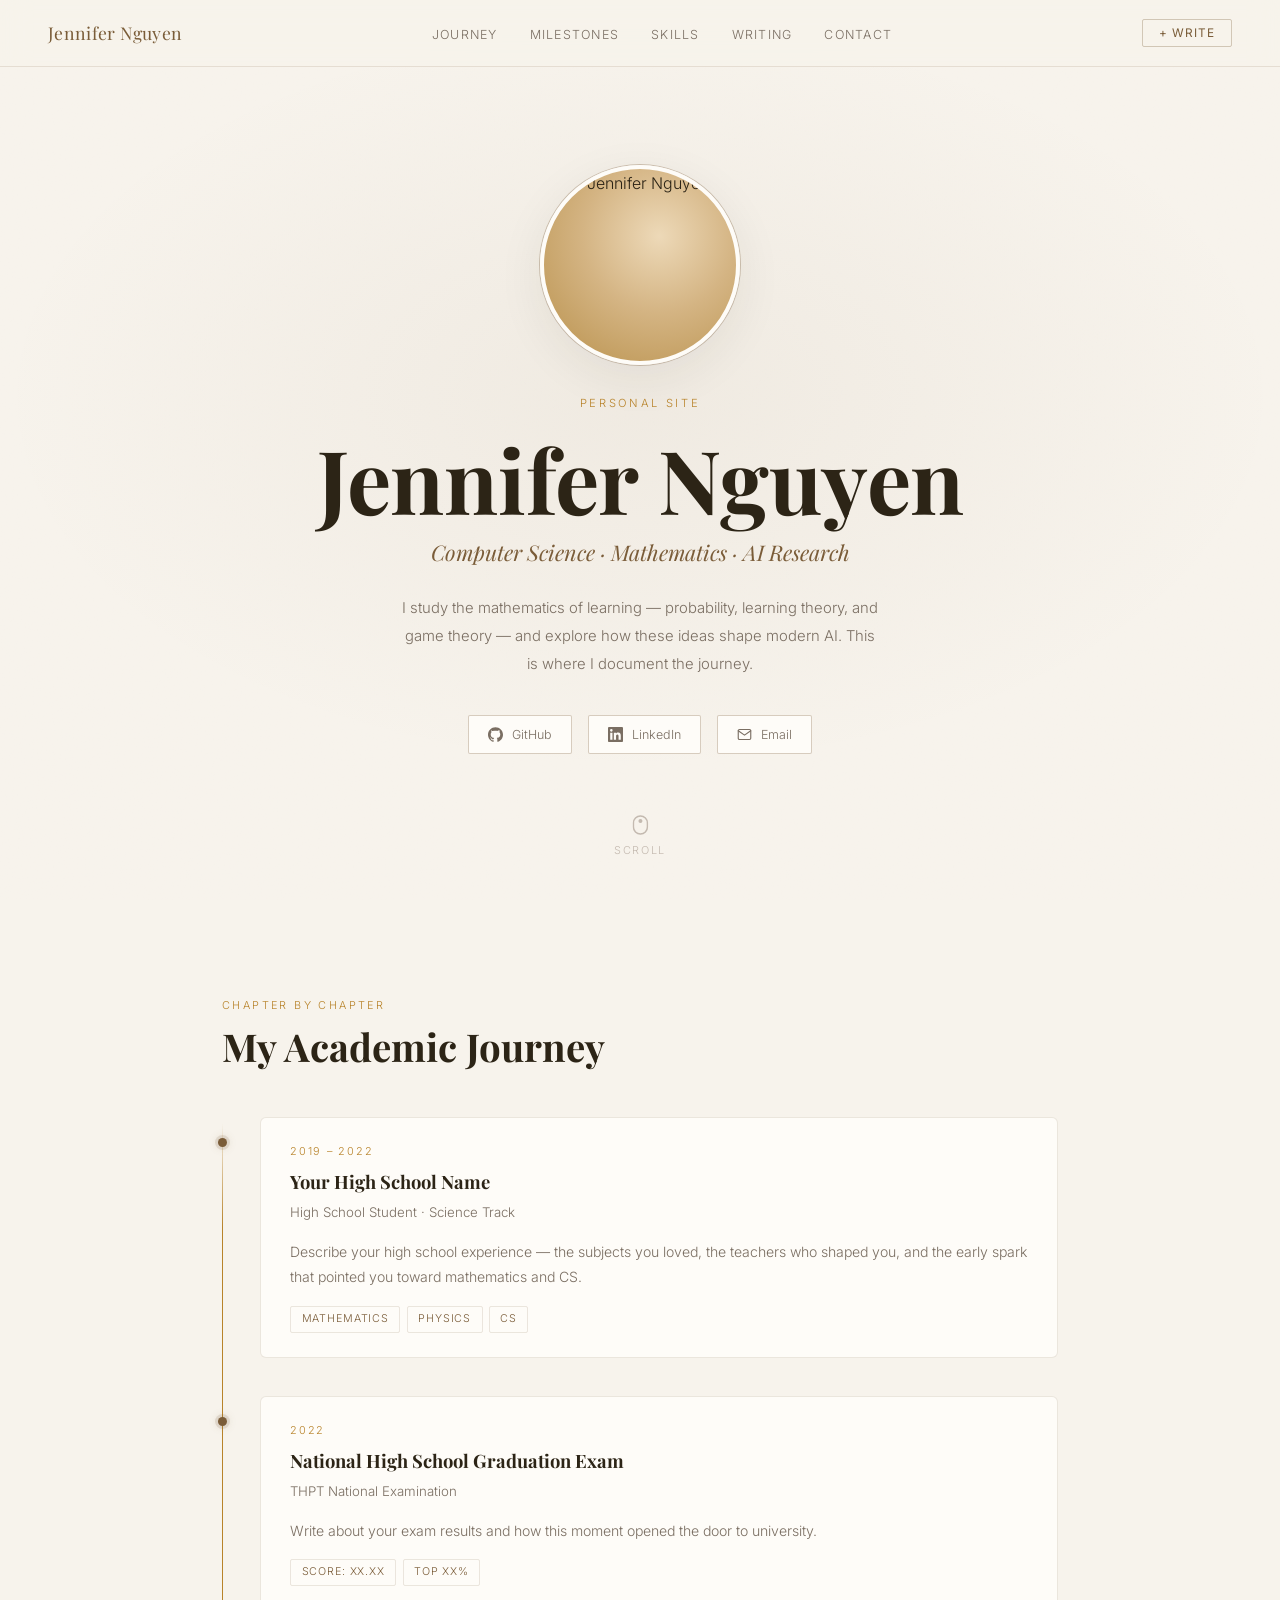
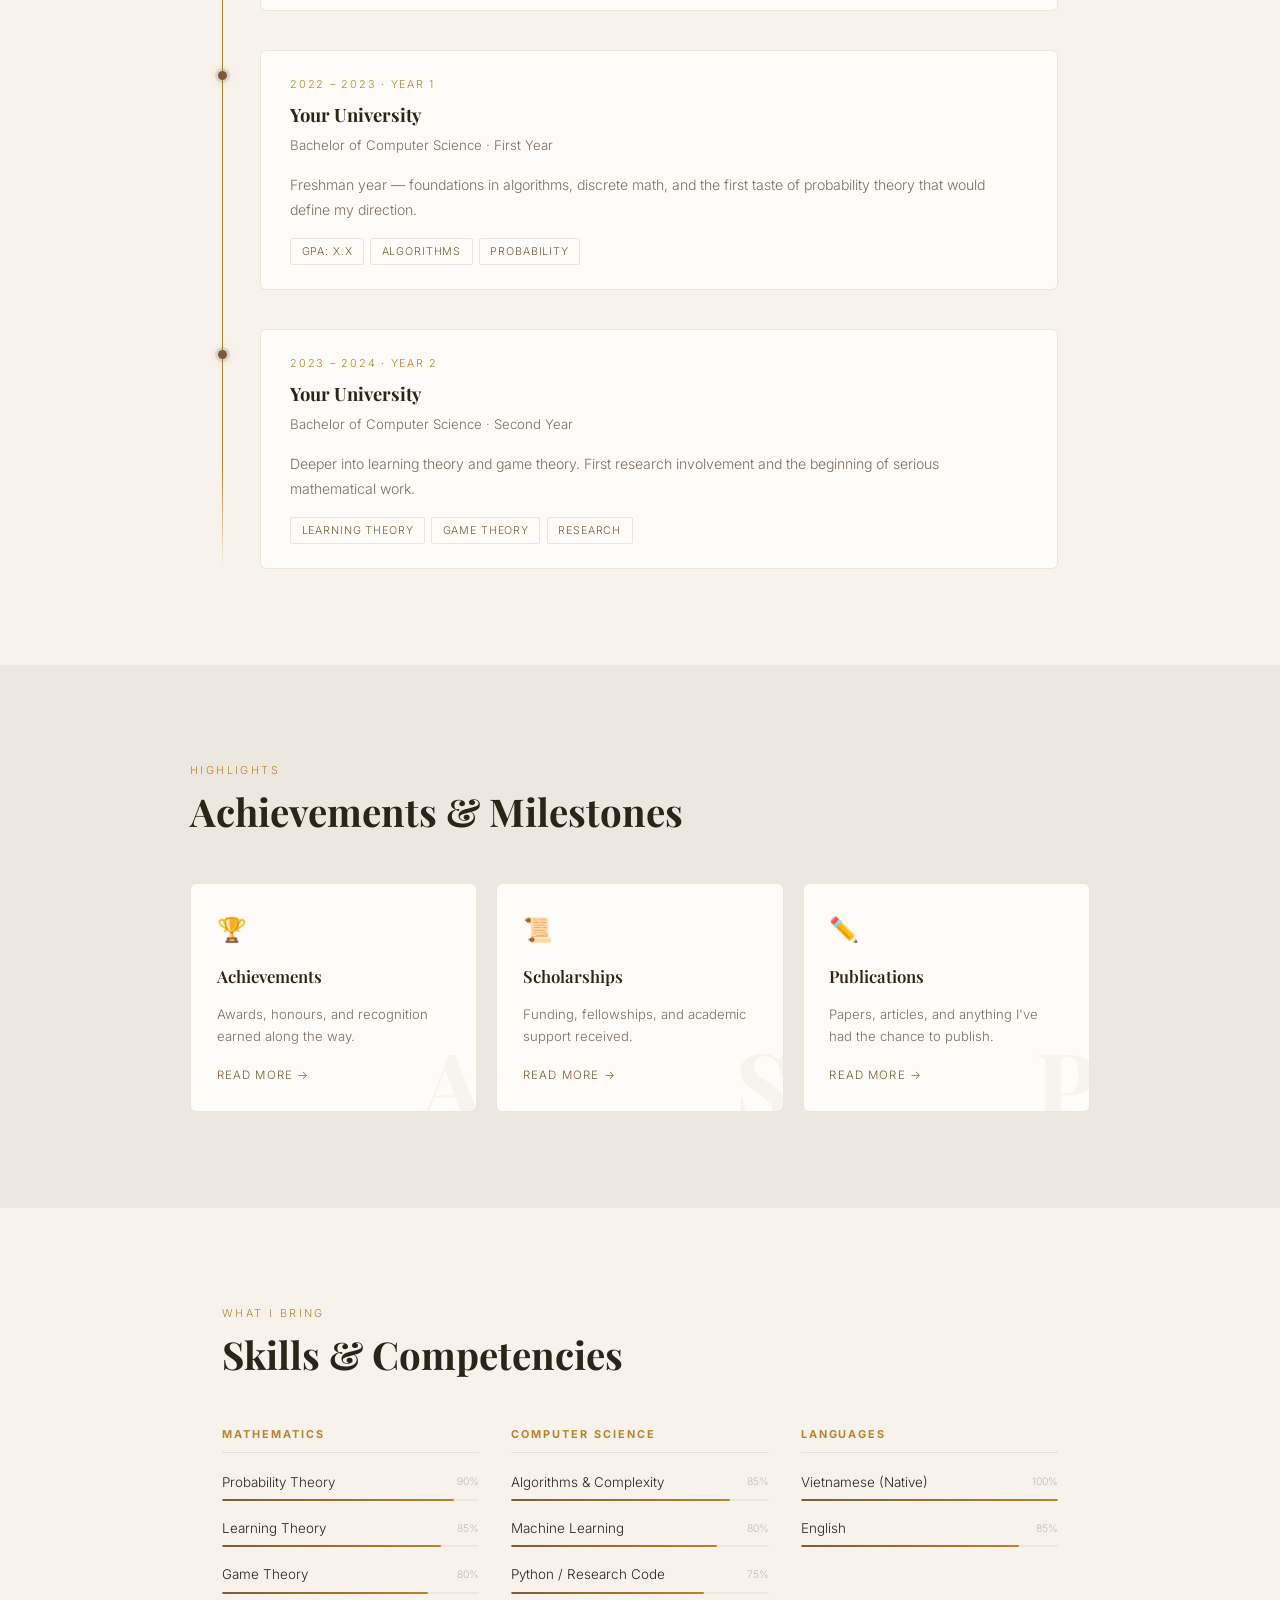
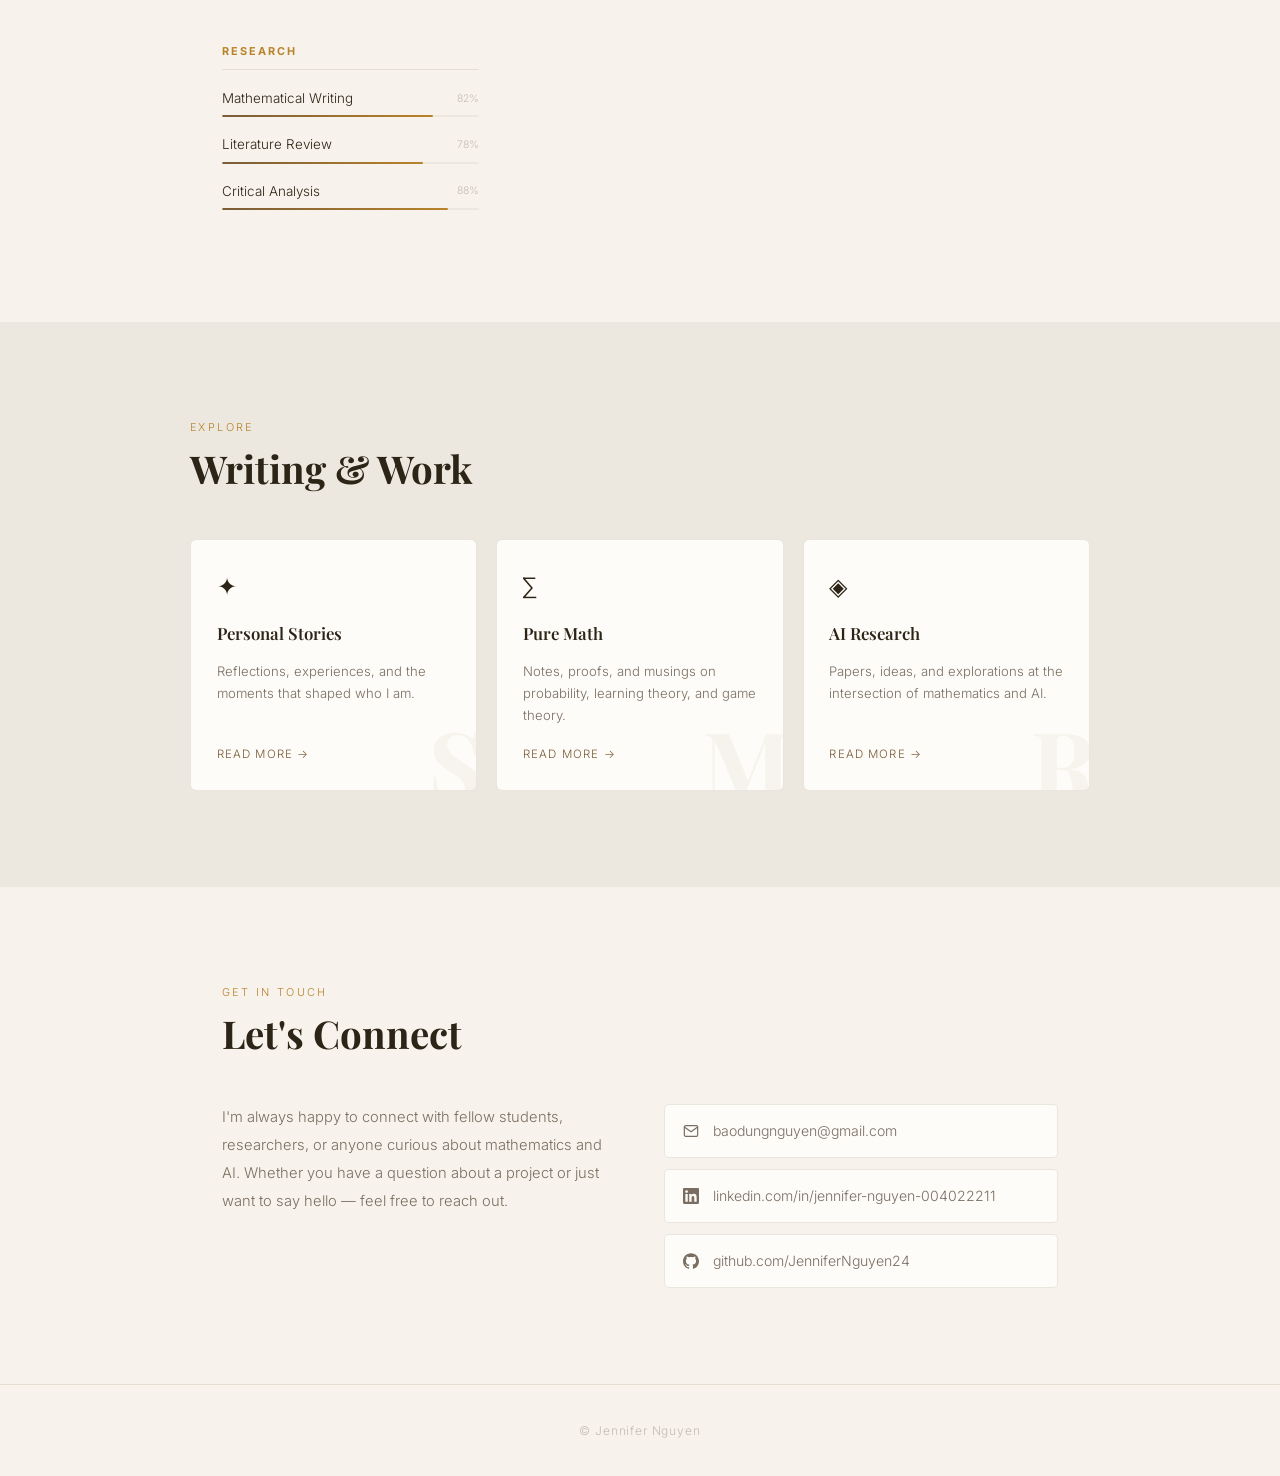
==== commit f42e6434: "Added pp + enlarged" ====
--- a/index.html
+++ b/index.html
@@ -28,7 +28,7 @@
 
 <!-- HERO -->
 <header class="hero">
-  <div class="hero-photo-wrap" style="width:200px;height:200px;border-radius:50%;border:4px solid var(--card);box-shadow:0 0 0 1px var(--border-hi),0 12px 48px var(--shadow);overflow:hidden;margin-bottom:1.8rem;position:relative;z-index:1;background:radial-gradient(circle at 60% 35%,#EDD9B8 0%,#D4B483 45%,#B8904A 100%);">
+  <div class="hero-photo-wrap" style="width:200px;height:200px;border-radius:50%;border:4px solid #FEFCF8;box-shadow:0 0 0 1px rgba(122,92,56,0.32),0 12px 48px rgba(44,36,22,0.07);overflow:hidden;margin-bottom:1.8rem;position:relative;z-index:1;background:radial-gradient(circle at 60% 35%,#EDD9B8 0%,#D4B483 45%,#B8904A 100%);">
     <img id="hero-photo-img" src="https://raw.githubusercontent.com/JenniferNguyen24/JenniferNguyen24.github.io/main/photo.jpeg" alt="Jennifer Nguyen" style="display:block"/>
     <div class="hero-photo-placeholder" id="hero-photo-init">JN</div>
   </div>
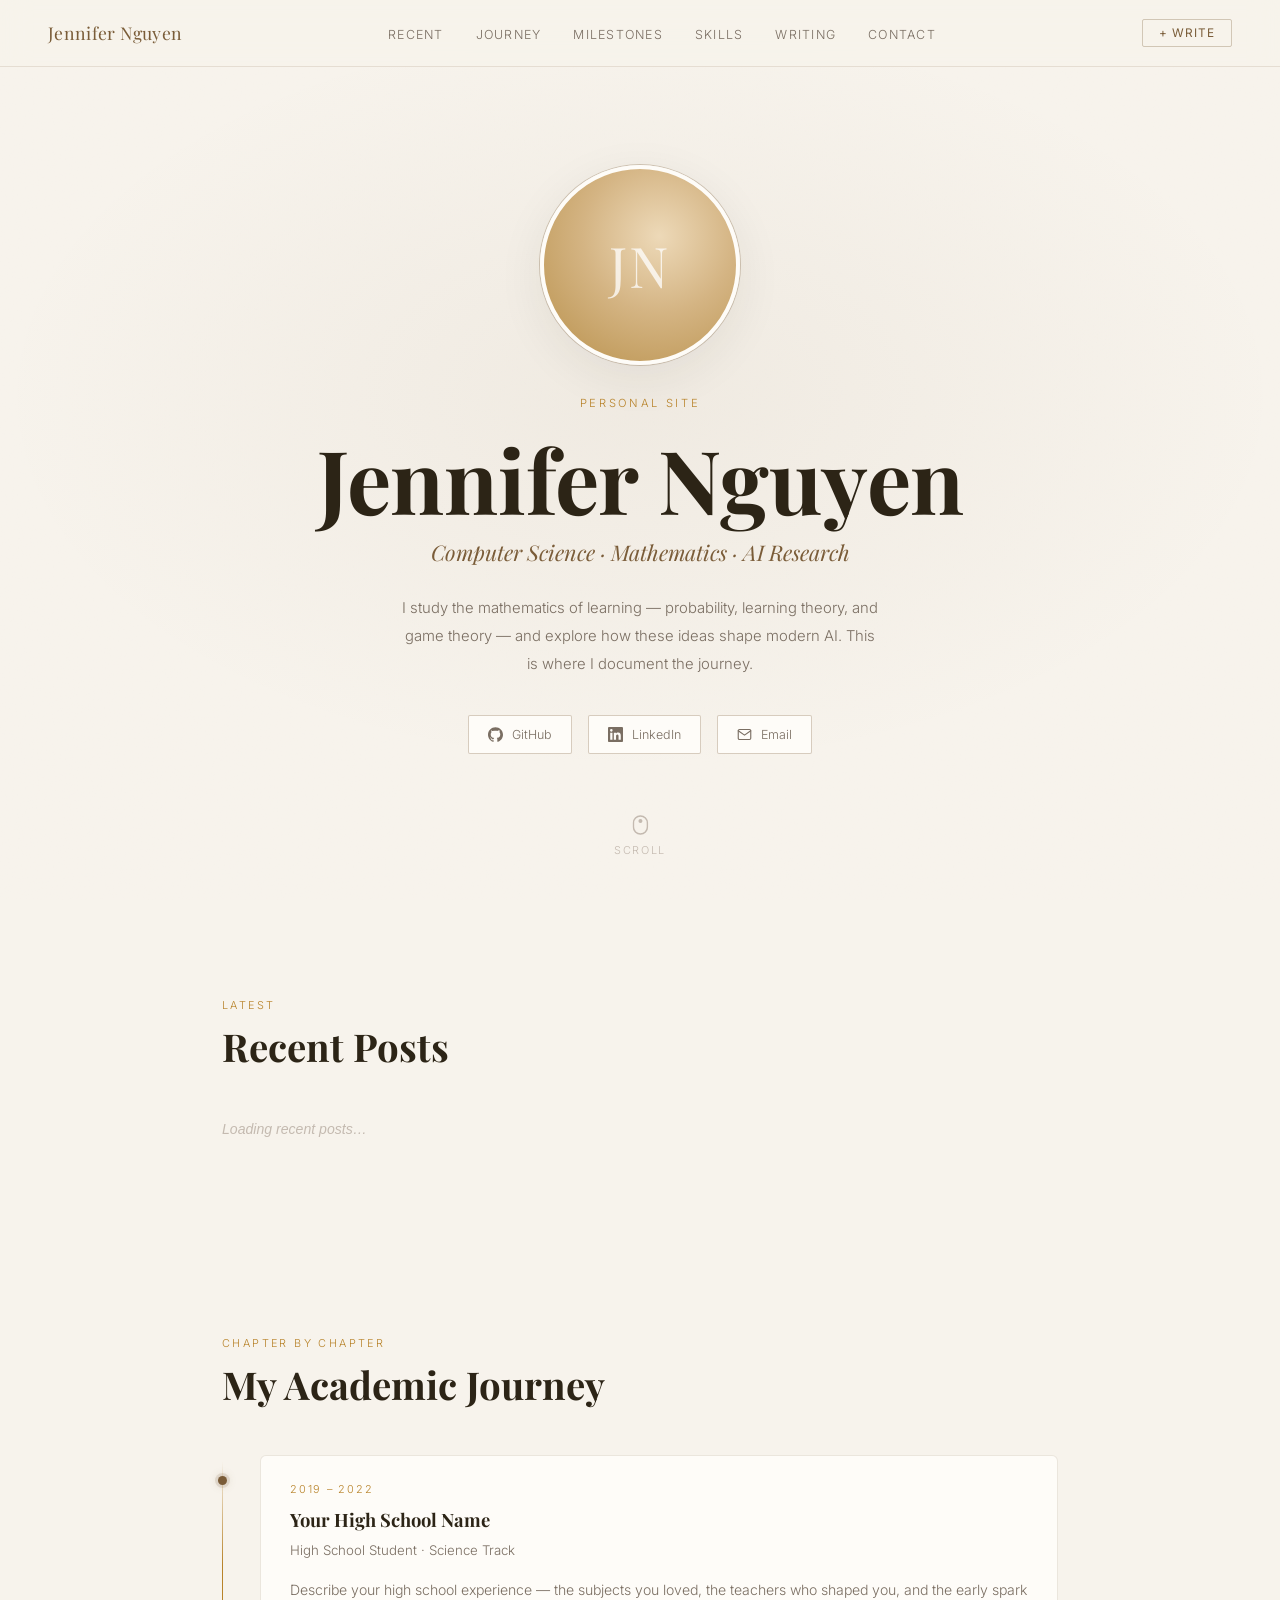
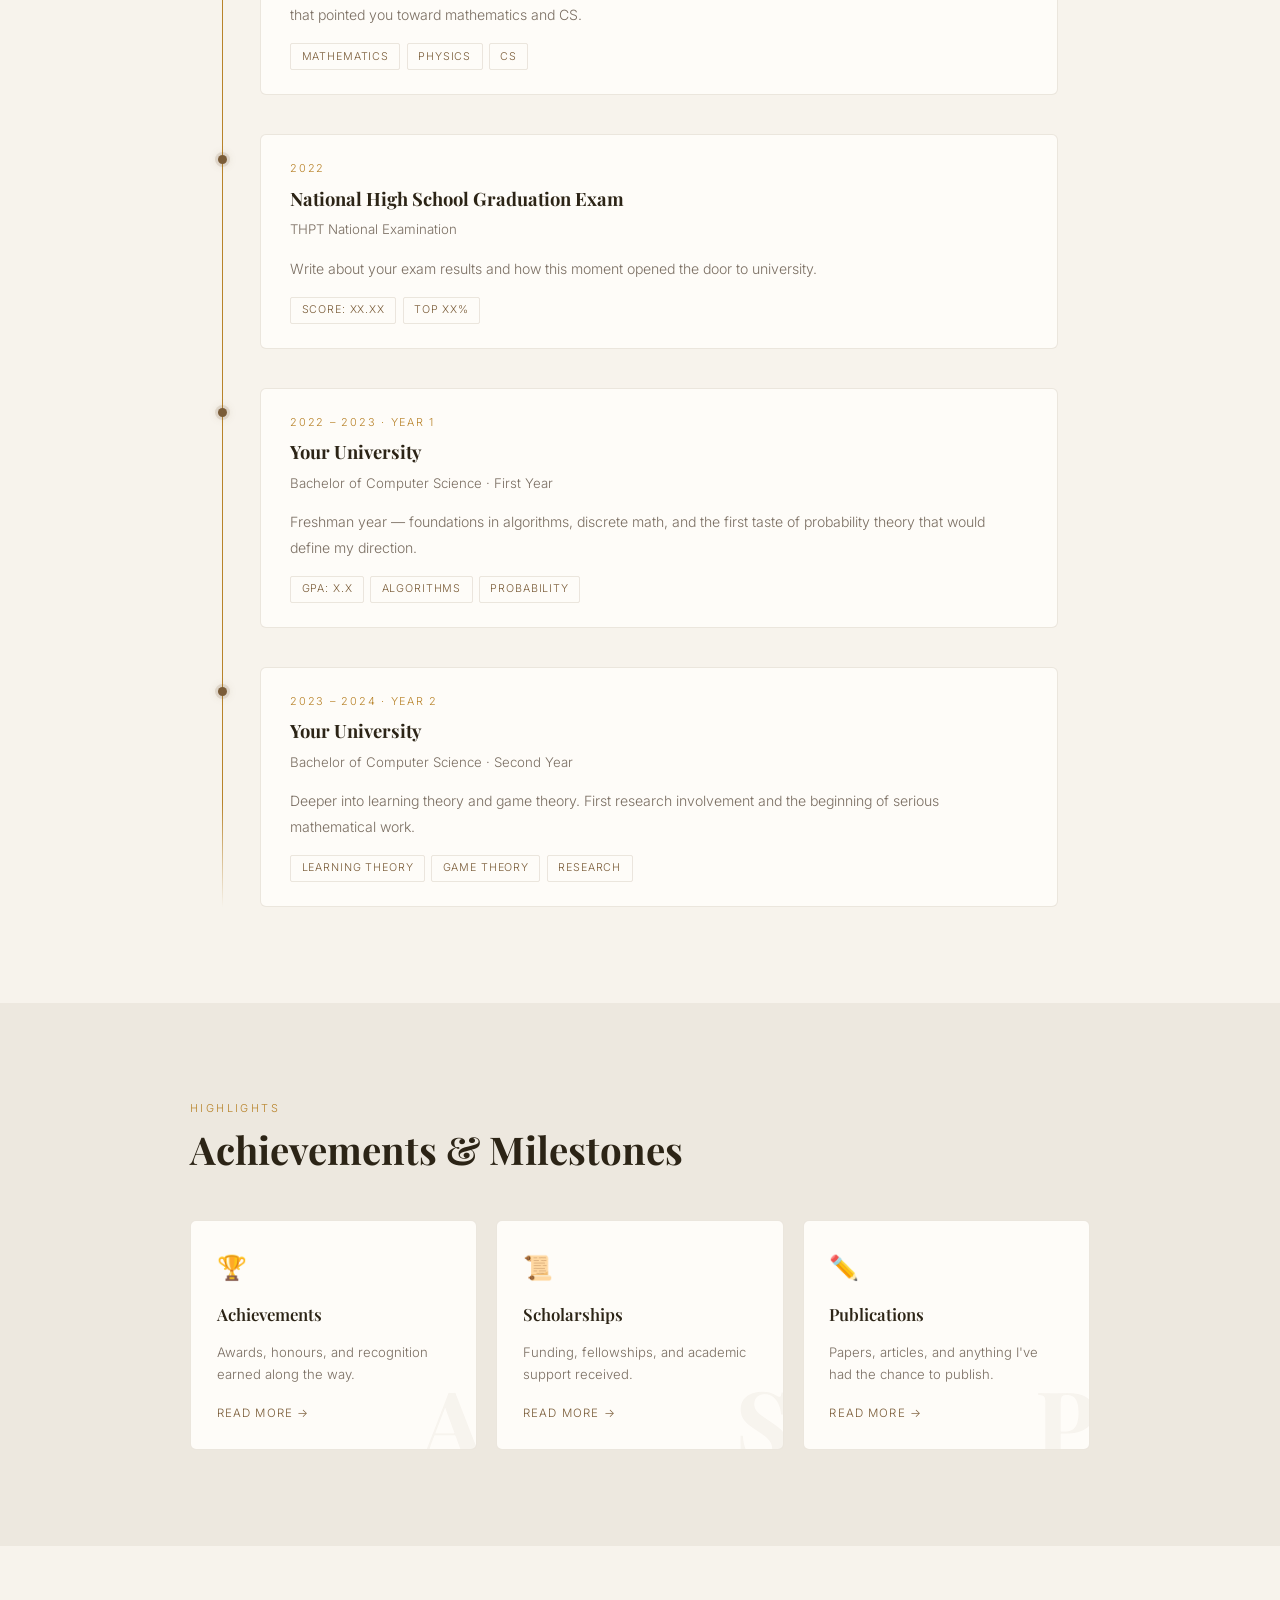
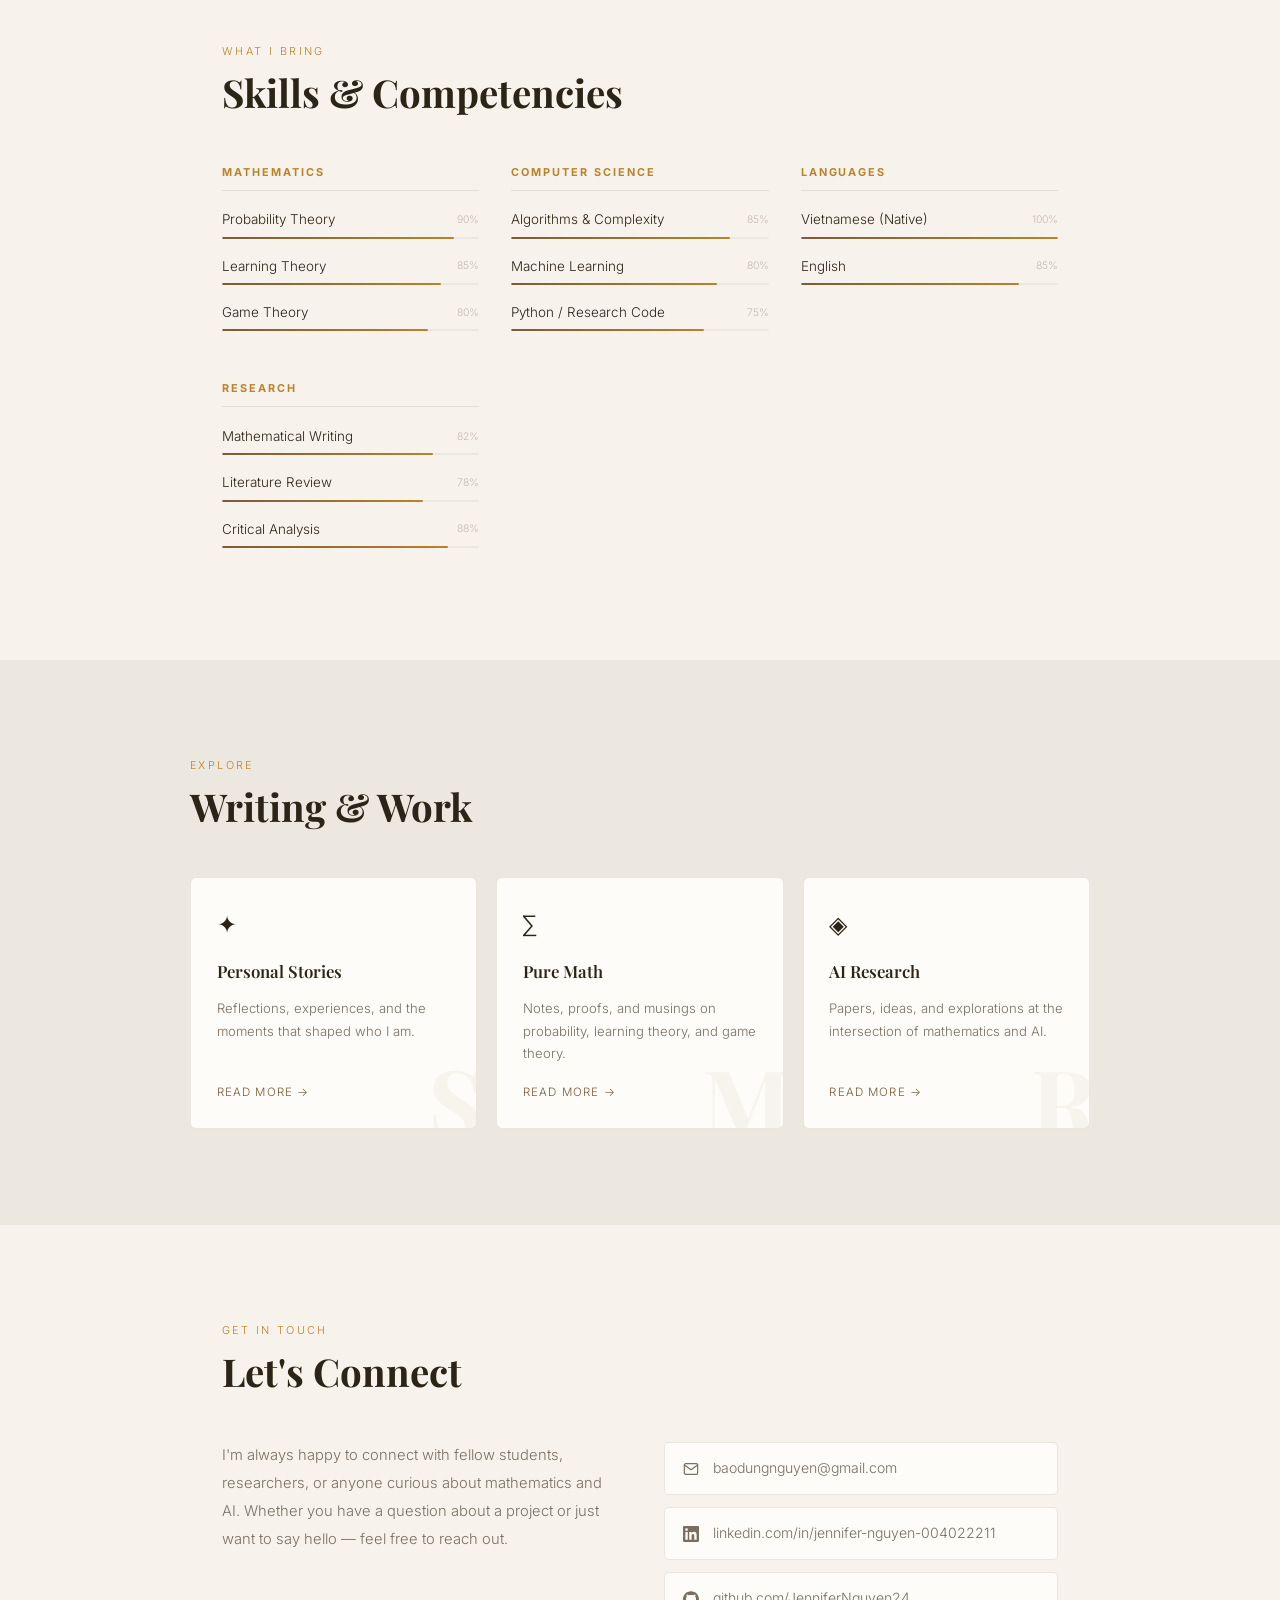
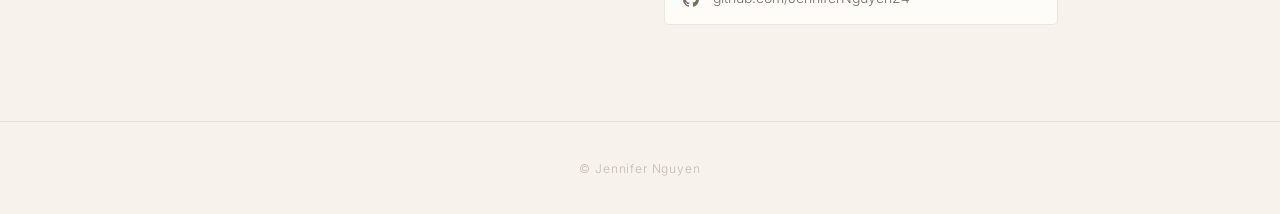
==== commit 75f17d86: "recent posts" ====
--- a/index.html
+++ b/index.html
@@ -15,6 +15,7 @@
 <nav class="nav">
   <span class="nav-logo" id="nav-logo-txt">Jennifer Nguyen</span>
   <ul class="nav-links">
+    <li><a href="#recent">Recent</a></li>
     <li><a href="#journey">Journey</a></li>
     <li><a href="#milestones">Milestones</a></li>
     <li><a href="#skills">Skills</a></li>
@@ -28,9 +29,9 @@
 
 <!-- HERO -->
 <header class="hero">
-  <div class="hero-photo-wrap" style="width:200px;height:200px;border-radius:50%;border:4px solid #FEFCF8;box-shadow:0 0 0 1px rgba(122,92,56,0.32),0 12px 48px rgba(44,36,22,0.07);overflow:hidden;margin-bottom:1.8rem;position:relative;z-index:1;background:radial-gradient(circle at 60% 35%,#EDD9B8 0%,#D4B483 45%,#B8904A 100%);">
-    <img id="hero-photo-img" src="https://raw.githubusercontent.com/JenniferNguyen24/JenniferNguyen24.github.io/main/photo.jpeg" alt="Jennifer Nguyen" style="display:block"/>
-    <div class="hero-photo-placeholder" id="hero-photo-init">JN</div>
+  <div class="hero-photo-wrap" style="width:200px;height:200px;border-radius:50%;border:4px solid var(--card);box-shadow:0 0 0 1px var(--border-hi),0 12px 48px var(--shadow);overflow:hidden;margin-bottom:1.8rem;position:relative;z-index:1;background:radial-gradient(circle at 60% 35%,#EDD9B8 0%,#D4B483 45%,#B8904A 100%);">
+    <img id="hero-photo-img" src="" alt="Jennifer Nguyen" style="width:100%;height:100%;object-fit:cover;display:none"/>
+    <div class="hero-photo-placeholder" id="hero-photo-init" style="width:100%;height:100%;display:flex;align-items:center;justify-content:center;font-family:'Playfair Display',serif;font-size:3.5rem;color:rgba(255,255,255,0.75)">JN</div>
   </div>
 
   <p class="hero-eyebrow">Personal Site</p>
@@ -61,6 +62,15 @@
   </div>
 </header>
 
+<!-- RECENT POSTS -->
+<section class="section" id="recent">
+  <p class="section-label">Latest</p>
+  <h2 class="section-title">Recent Posts</h2>
+  <div id="recent-posts-list">
+    <p style="color:var(--faint);font-style:italic;font-size:.88rem">Loading recent posts…</p>
+  </div>
+</section>
+
 <!-- JOURNEY -->
 <section class="section" id="journey">
   <p class="section-label">Chapter by chapter</p>
--- a/css/style.css
+++ b/css/style.css
@@ -213,6 +213,61 @@
 .skill-pct{font-size:.65rem;color:var(--faint)}
 .skill-bar-bg{height:2px;background:var(--bg-alt);border-radius:2px;overflow:hidden}
 .skill-bar-fill{height:100%;background:linear-gradient(to right,var(--accent),var(--accent2));border-radius:2px;width:0%;transition:width 1.2s cubic-bezier(.25,.46,.45,.94)}
+
+/* ── RECENT POSTS ── */
+.recent-layout{display:grid;grid-template-columns:1fr 200px;gap:3rem;align-items:start}
+.recent-list{display:flex;flex-direction:column}
+.recent-item{
+  display:grid;grid-template-columns:auto 1fr auto;
+  align-items:baseline;gap:1rem;
+  padding:1.1rem 0;border-bottom:1px solid var(--border);
+  cursor:pointer;transition:padding-left .2s;
+}
+.recent-item:first-child{padding-top:0}
+.recent-item:last-child{border-bottom:none}
+.recent-item:hover{padding-left:6px}
+.recent-item-cat{
+  font-size:.65rem;letter-spacing:.12em;text-transform:uppercase;
+  color:var(--accent2);white-space:nowrap;padding:.18rem .55rem;
+  border:1px solid var(--border);border-radius:2px;background:var(--bg-alt);
+}
+.recent-item-title{
+  font-family:'Playfair Display',serif;font-size:1.05rem;font-weight:600;
+  color:var(--ink);line-height:1.3;transition:color .18s;
+}
+.recent-item:hover .recent-item-title{color:var(--accent)}
+.recent-item-date{font-size:.72rem;color:var(--faint);white-space:nowrap;letter-spacing:.04em}
+.recent-item-excerpt{
+  grid-column:2;font-size:.83rem;color:var(--muted);line-height:1.65;
+  margin-top:.2rem;
+  display:-webkit-box;-webkit-line-clamp:1;-webkit-box-orient:vertical;overflow:hidden;
+}
+.recent-view-all{
+  display:inline-flex;align-items:center;gap:.4rem;
+  margin-top:1.6rem;font-size:.78rem;letter-spacing:.08em;
+  text-transform:uppercase;color:var(--accent);
+  border-bottom:1px solid var(--border);padding-bottom:.2rem;
+  transition:border-color .18s;
+}
+.recent-view-all:hover{border-color:var(--accent)}
+
+/* recent sidebar */
+.recent-sidebar{position:sticky;top:6rem}
+.recent-sidebar-title{
+  font-size:.68rem;letter-spacing:.18em;text-transform:uppercase;
+  color:var(--faint);margin-bottom:.9rem;
+  padding-bottom:.6rem;border-bottom:1px solid var(--border);
+}
+.recent-sidebar-links{display:flex;flex-direction:column;gap:.1rem}
+.recent-sidebar-link{
+  display:flex;align-items:center;gap:.6rem;
+  font-size:.82rem;color:var(--muted);padding:.45rem .5rem;
+  border-radius:3px;transition:background .18s,color .18s;
+}
+.recent-sidebar-link:hover{background:var(--bg-alt);color:var(--accent)}
+.recent-sidebar-link span{font-size:.9rem;width:1.1rem;text-align:center;flex-shrink:0}
+
+@media(max-width:720px){.recent-layout{grid-template-columns:1fr}.recent-sidebar{display:none}}
 
 /* ── CONTACT ── */
 .contact-grid{display:grid;grid-template-columns:1fr 1fr;gap:3rem;align-items:start}
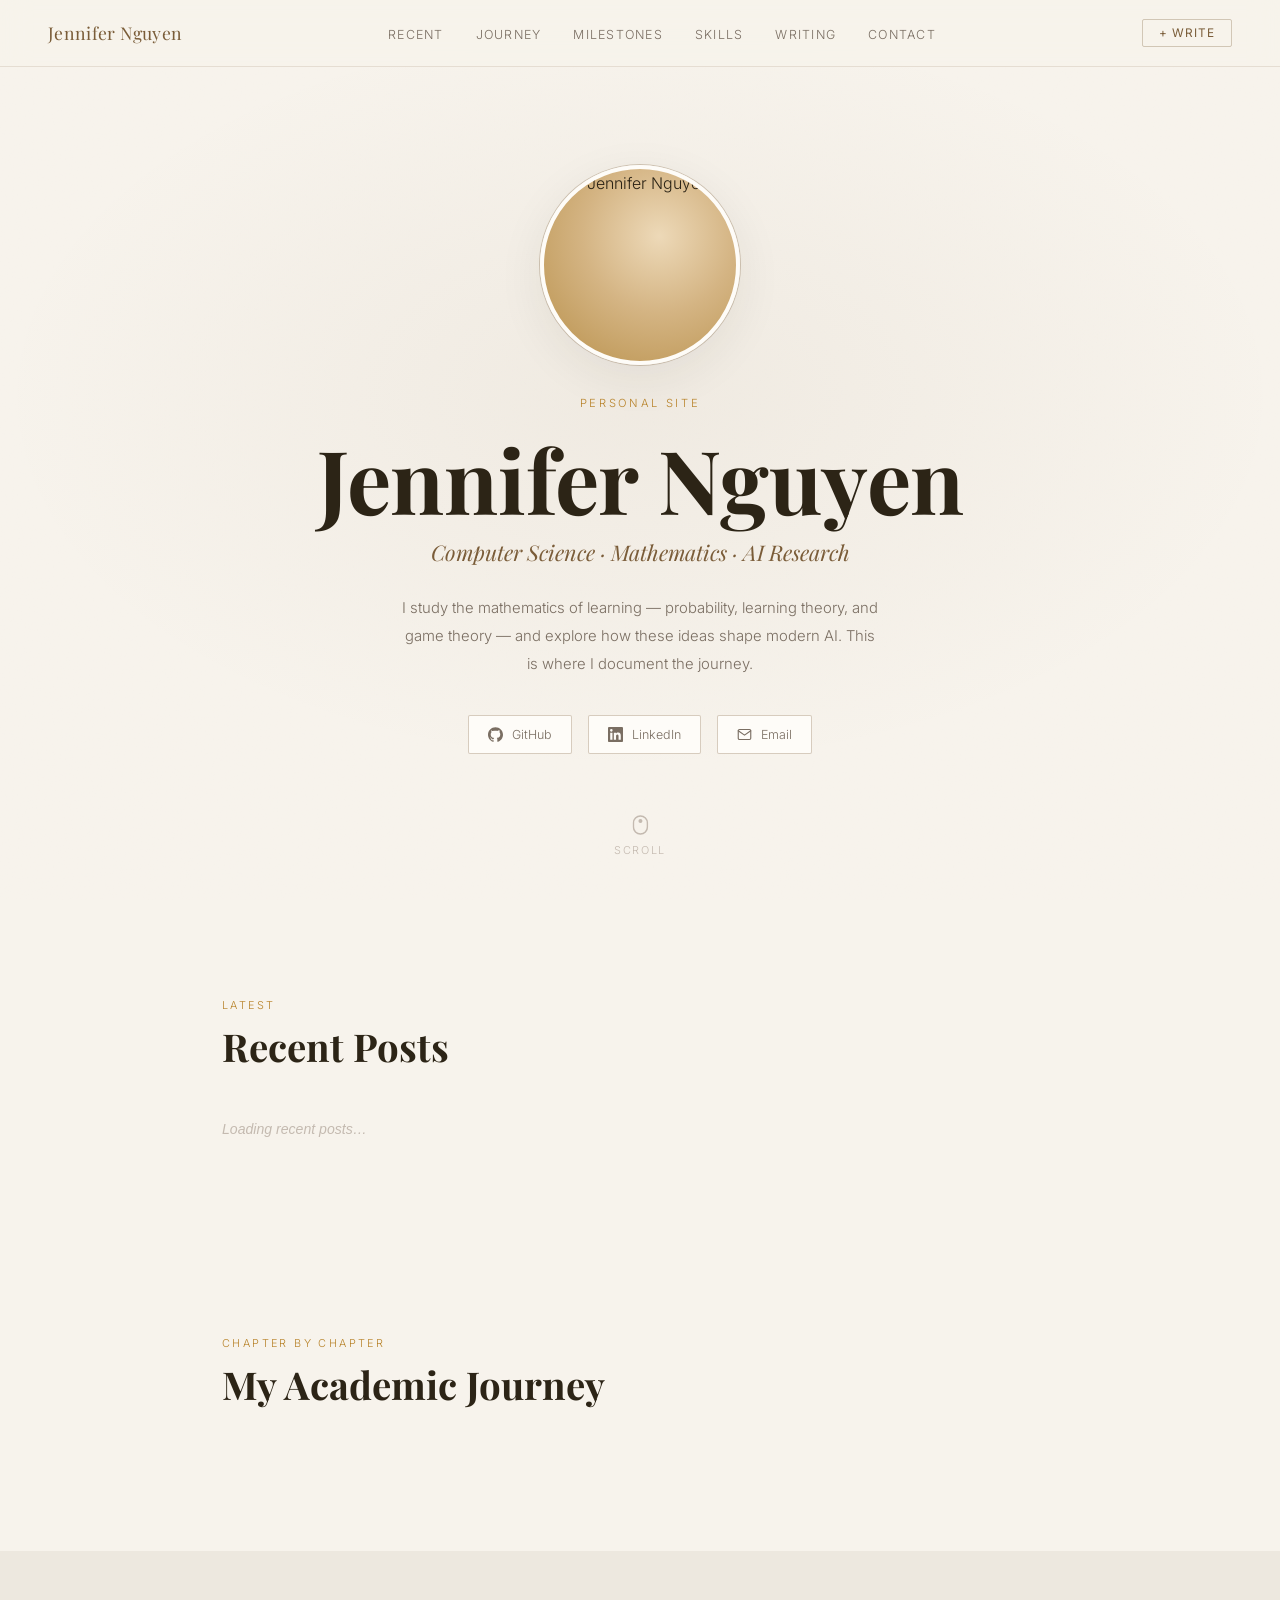
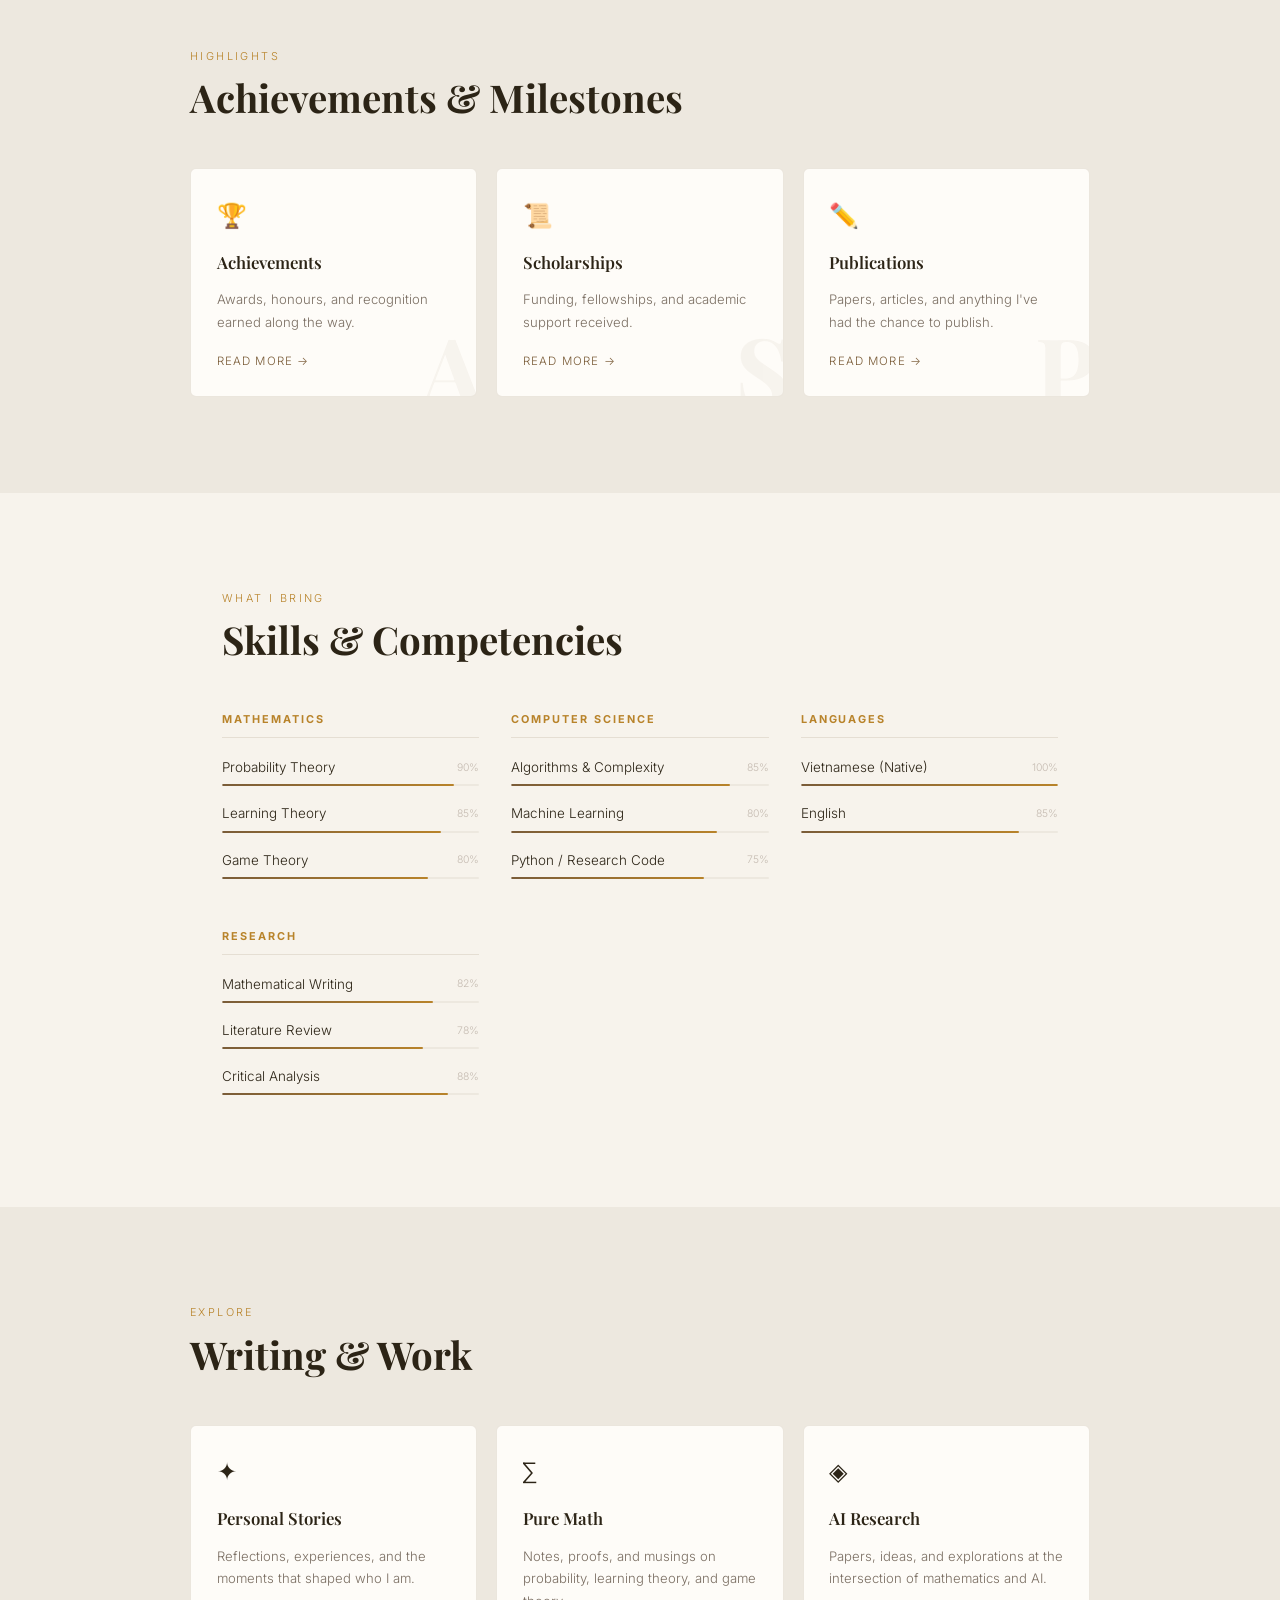
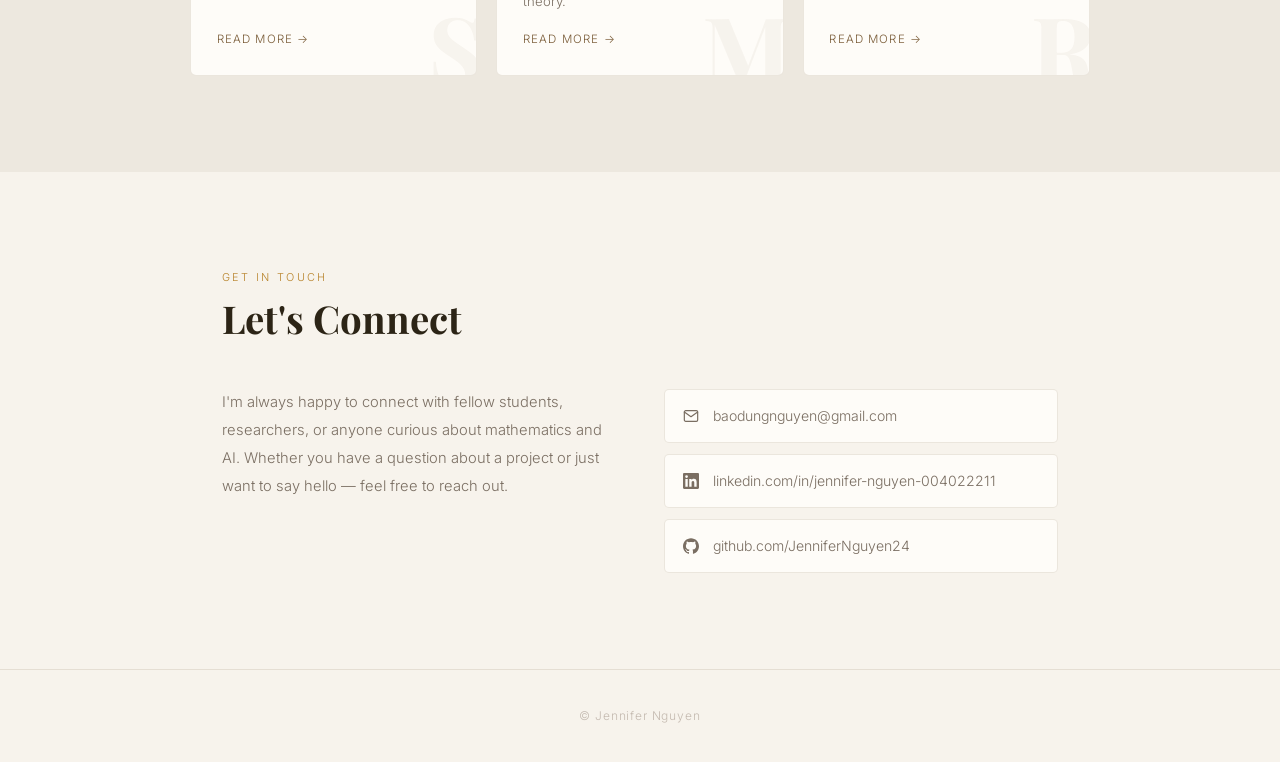
==== commit e2a90b6f: "updated journey" ====
--- a/index.html
+++ b/index.html
@@ -30,8 +30,8 @@
 <!-- HERO -->
 <header class="hero">
   <div class="hero-photo-wrap" style="width:200px;height:200px;border-radius:50%;border:4px solid var(--card);box-shadow:0 0 0 1px var(--border-hi),0 12px 48px var(--shadow);overflow:hidden;margin-bottom:1.8rem;position:relative;z-index:1;background:radial-gradient(circle at 60% 35%,#EDD9B8 0%,#D4B483 45%,#B8904A 100%);">
-    <img id="hero-photo-img" src="" alt="Jennifer Nguyen" style="width:100%;height:100%;object-fit:cover;display:none"/>
-    <div class="hero-photo-placeholder" id="hero-photo-init" style="width:100%;height:100%;display:flex;align-items:center;justify-content:center;font-family:'Playfair Display',serif;font-size:3.5rem;color:rgba(255,255,255,0.75)">JN</div>
+    <img id="hero-photo-img" src="https://raw.githubusercontent.com/JenniferNguyen24/JenniferNguyen24.github.io/main/photo.jpeg" alt="Jennifer Nguyen" style="width:100%;height:100%;object-fit:cover;display:block"/>
+    <div class="hero-photo-placeholder" id="hero-photo-init" style="display:none">JN</div>
   </div>
 
   <p class="hero-eyebrow">Personal Site</p>
@@ -75,52 +75,8 @@
 <section class="section" id="journey">
   <p class="section-label">Chapter by chapter</p>
   <h2 class="section-title">My Academic Journey</h2>
-  <div class="timeline">
-
-    <div class="tl-entry">
-      <div class="tl-dot"></div>
-      <div class="tl-card">
-        <p class="tl-period">2019 – 2022</p>
-        <h3 class="tl-institution">Your High School Name</h3>
-        <p class="tl-role">High School Student · Science Track</p>
-        <p class="tl-desc">Describe your high school experience — the subjects you loved, the teachers who shaped you, and the early spark that pointed you toward mathematics and CS.</p>
-        <div class="tl-tags"><span class="tag">Mathematics</span><span class="tag">Physics</span><span class="tag">CS</span></div>
-      </div>
-    </div>
-
-    <div class="tl-entry">
-      <div class="tl-dot"></div>
-      <div class="tl-card">
-        <p class="tl-period">2022</p>
-        <h3 class="tl-institution">National High School Graduation Exam</h3>
-        <p class="tl-role">THPT National Examination</p>
-        <p class="tl-desc">Write about your exam results and how this moment opened the door to university.</p>
-        <div class="tl-tags"><span class="tag">Score: XX.XX</span><span class="tag">Top XX%</span></div>
-      </div>
-    </div>
-
-    <div class="tl-entry">
-      <div class="tl-dot"></div>
-      <div class="tl-card">
-        <p class="tl-period">2022 – 2023 · Year 1</p>
-        <h3 class="tl-institution">Your University</h3>
-        <p class="tl-role">Bachelor of Computer Science · First Year</p>
-        <p class="tl-desc">Freshman year — foundations in algorithms, discrete math, and the first taste of probability theory that would define my direction.</p>
-        <div class="tl-tags"><span class="tag">GPA: X.X</span><span class="tag">Algorithms</span><span class="tag">Probability</span></div>
-      </div>
-    </div>
-
-    <div class="tl-entry">
-      <div class="tl-dot"></div>
-      <div class="tl-card">
-        <p class="tl-period">2023 – 2024 · Year 2</p>
-        <h3 class="tl-institution">Your University</h3>
-        <p class="tl-role">Bachelor of Computer Science · Second Year</p>
-        <p class="tl-desc">Deeper into learning theory and game theory. First research involvement and the beginning of serious mathematical work.</p>
-        <div class="tl-tags"><span class="tag">Learning Theory</span><span class="tag">Game Theory</span><span class="tag">Research</span></div>
-      </div>
-    </div>
-
+  <div class="timeline" id="timeline-container">
+    <!-- populated by main.js from localStorage -->
   </div>
 </section>
 
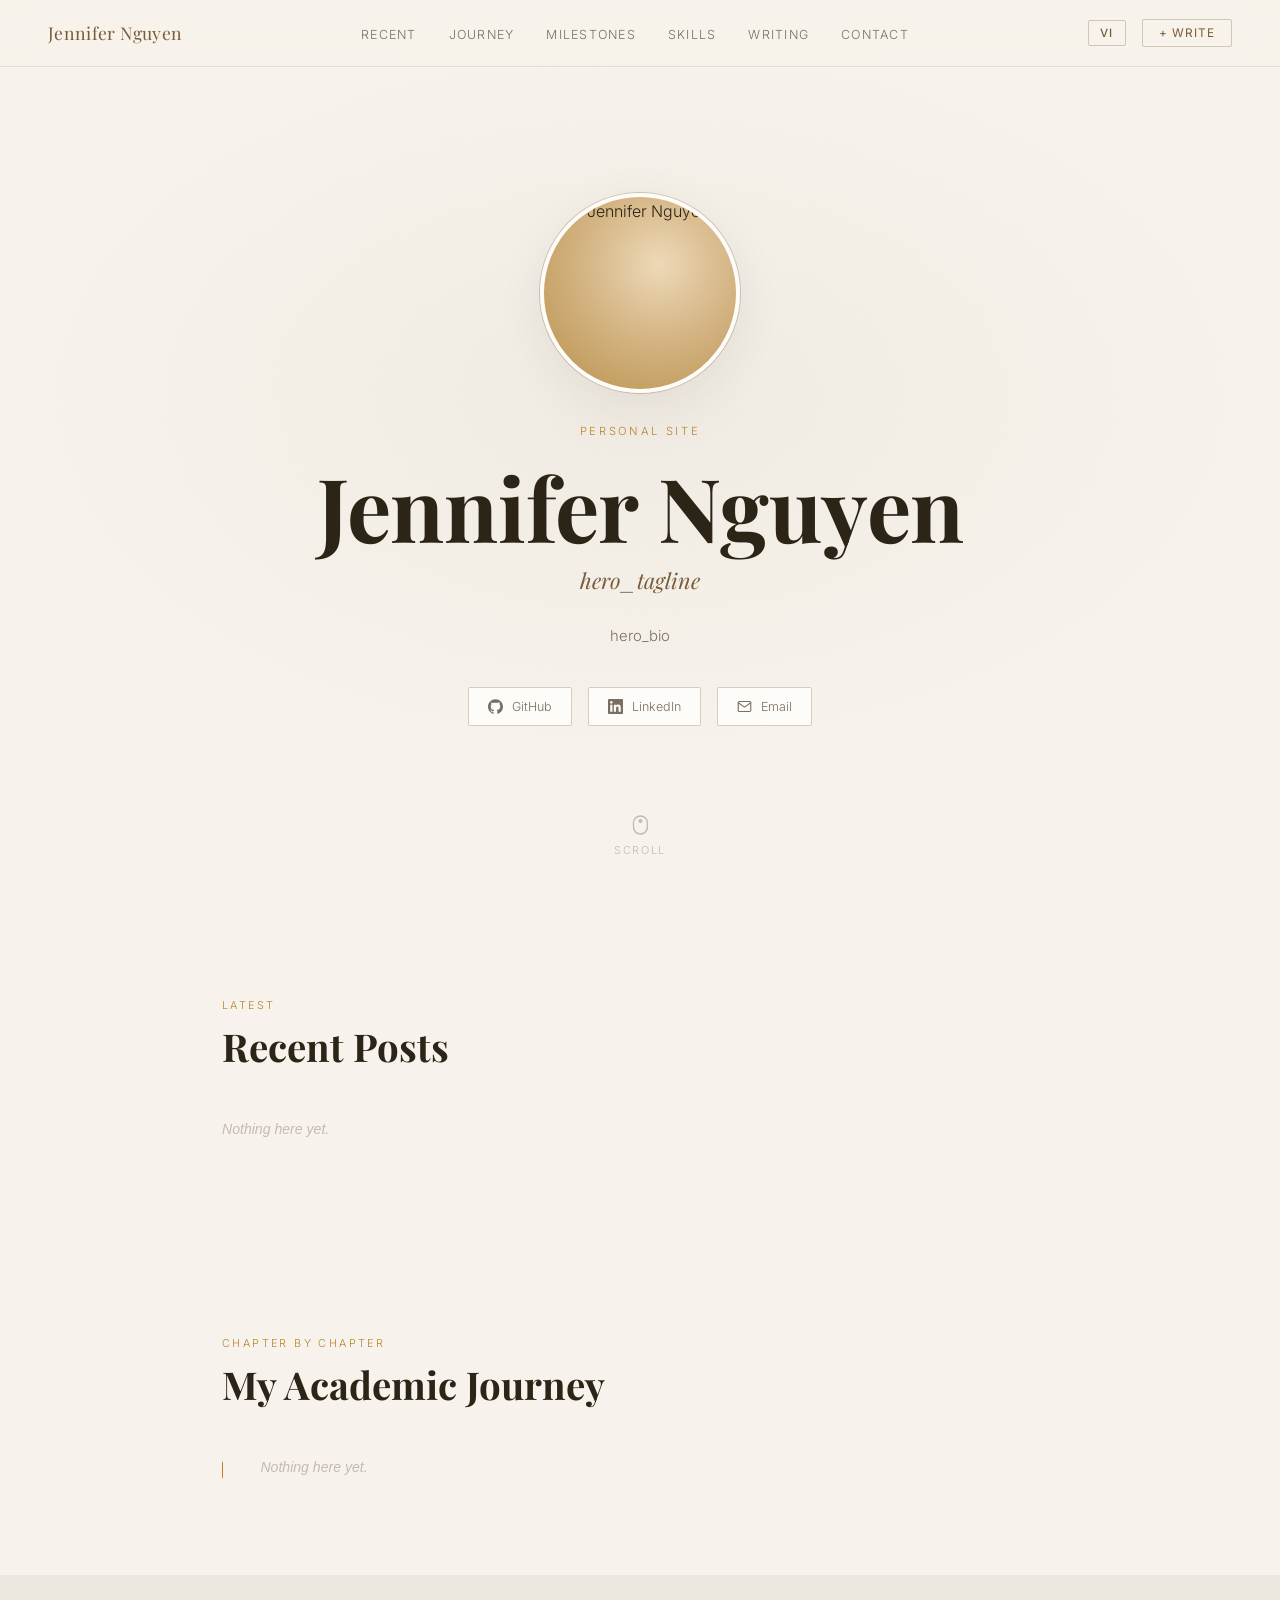
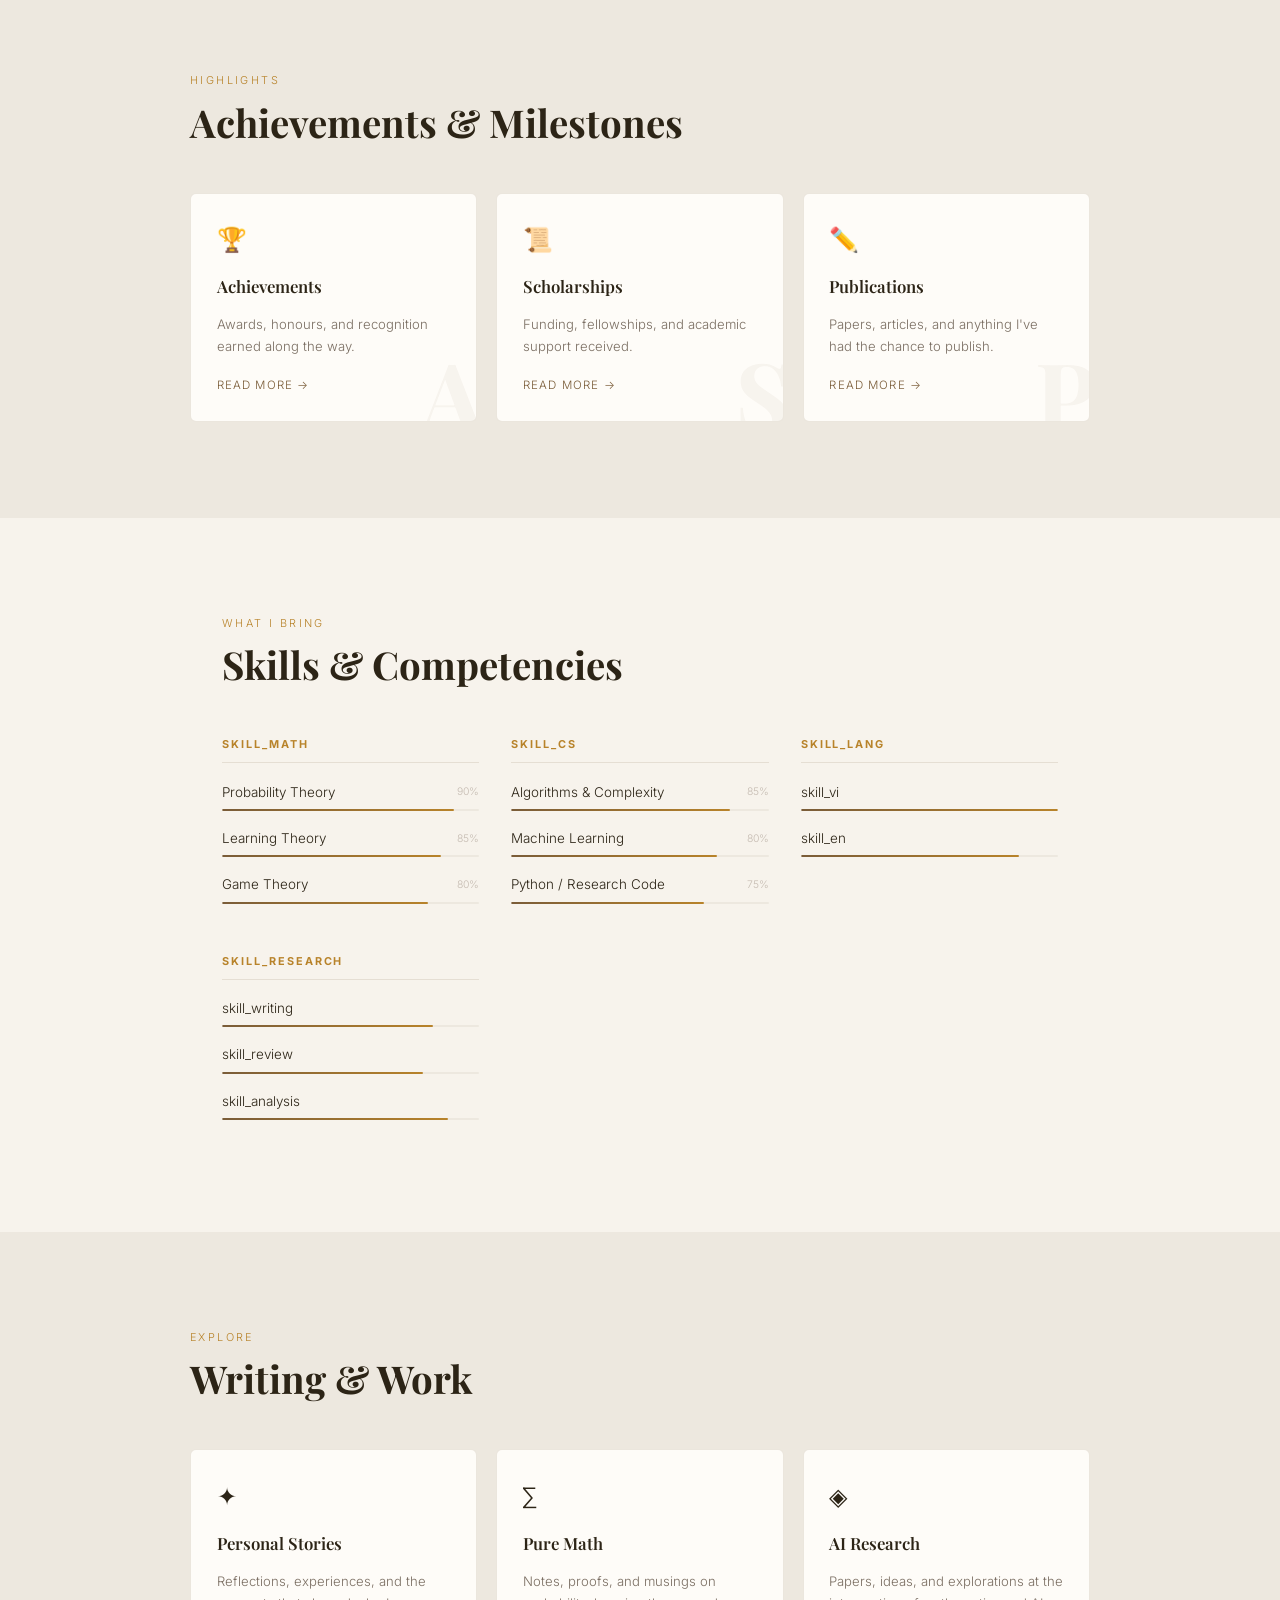
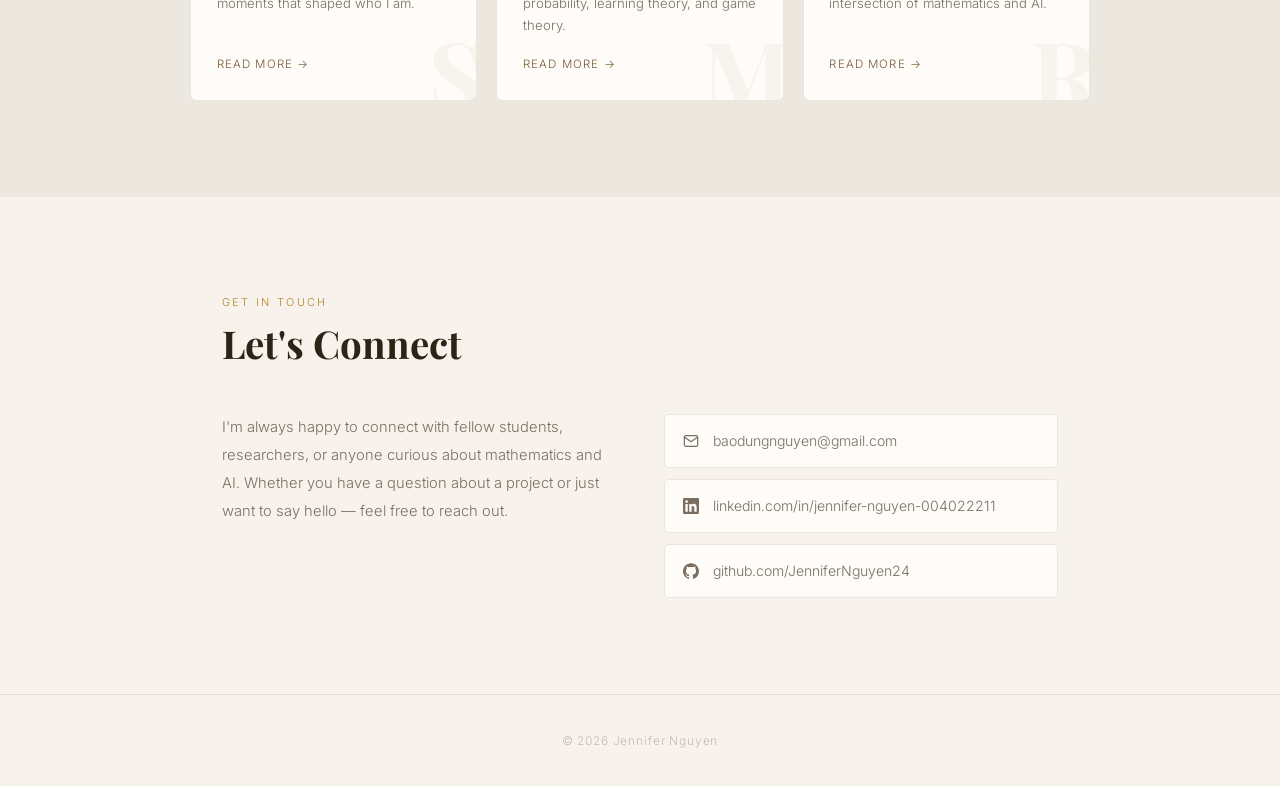
==== commit ae57af10: "Journey fixed" ====
--- a/index.html
+++ b/index.html
@@ -15,15 +15,16 @@
 <nav class="nav">
   <span class="nav-logo" id="nav-logo-txt">Jennifer Nguyen</span>
   <ul class="nav-links">
-    <li><a href="#recent">Recent</a></li>
-    <li><a href="#journey">Journey</a></li>
-    <li><a href="#milestones">Milestones</a></li>
-    <li><a href="#skills">Skills</a></li>
-    <li><a href="#writing">Writing</a></li>
-    <li><a href="#contact">Contact</a></li>
+    <li><a href="#recent"    data-i18n="nav_recent">Recent</a></li>
+    <li><a href="#journey"   data-i18n="nav_journey">Journey</a></li>
+    <li><a href="#milestones"data-i18n="nav_milestones">Milestones</a></li>
+    <li><a href="#skills"    data-i18n="nav_skills">Skills</a></li>
+    <li><a href="#writing"   data-i18n="nav_writing">Writing</a></li>
+    <li><a href="#contact"   data-i18n="nav_contact">Contact</a></li>
   </ul>
   <div class="nav-right">
-    <button class="nav-write" id="nav-write-btn">+ Write</button>
+    <button class="lang-toggle" id="lang-toggle" aria-label="Switch language">EN</button>
+    <button class="nav-write" id="nav-write-btn" data-i18n="nav_write">+ Write</button>
   </div>
 </nav>
 
@@ -34,10 +35,10 @@
     <div class="hero-photo-placeholder" id="hero-photo-init" style="display:none">JN</div>
   </div>
 
-  <p class="hero-eyebrow">Personal Site</p>
+  <p class="hero-eyebrow" data-i18n="hero_eyebrow">Personal Site</p>
   <h1 class="hero-name" id="hero-name">Jennifer Nguyen</h1>
-  <p class="hero-tagline" id="hero-tagline">Computer Science · Mathematics · AI Research</p>
-  <p class="hero-bio" id="hero-bio">
+  <p class="hero-tagline" id="hero-tagline" data-i18n="hero_tagline">Computer Science · Mathematics · AI Research</p>
+  <p class="hero-bio" id="hero-bio" data-i18n="hero_bio">
     I study the mathematics of learning — probability, learning theory, and game theory — and explore how these ideas shape modern AI. This is where I document the journey.
   </p>
 
@@ -58,167 +59,119 @@
 
   <div class="scroll-hint" aria-hidden="true">
     <svg width="16" height="20" viewBox="0 0 16 20" fill="none"><rect x="1" y="1" width="14" height="18" rx="7" stroke="currentColor" stroke-width="1.5"/><circle cx="8" cy="6" r="2" fill="currentColor"/></svg>
-    Scroll
+    <span data-i18n="scroll">Scroll</span>
   </div>
 </header>
 
 <!-- RECENT POSTS -->
 <section class="section" id="recent">
-  <p class="section-label">Latest</p>
-  <h2 class="section-title">Recent Posts</h2>
+  <p class="section-label" data-i18n="recent_label">Latest</p>
+  <h2 class="section-title" data-i18n="recent_title">Recent Posts</h2>
   <div id="recent-posts-list">
-    <p style="color:var(--faint);font-style:italic;font-size:.88rem">Loading recent posts…</p>
+    <p style="color:var(--faint);font-style:italic;font-size:.88rem" data-i18n="loading">Loading recent posts…</p>
   </div>
 </section>
 
 <!-- JOURNEY -->
 <section class="section" id="journey">
-  <p class="section-label">Chapter by chapter</p>
-  <h2 class="section-title">My Academic Journey</h2>
-  <div class="timeline" id="timeline-container">
-    <!-- populated by main.js from localStorage -->
-  </div>
+  <p class="section-label" data-i18n="journey_label">Chapter by chapter</p>
+  <h2 class="section-title" data-i18n="journey_title">My Academic Journey</h2>
+  <div class="timeline" id="timeline-container"></div>
 </section>
 
 <!-- MILESTONES -->
 <div class="section-wide" id="milestones">
   <div class="section-wide-inner">
-    <p class="section-label">Highlights</p>
-    <h2 class="section-title">Achievements &amp; Milestones</h2>
+    <p class="section-label" data-i18n="milestones_label">Highlights</p>
+    <h2 class="section-title" data-i18n="milestones_title">Achievements &amp; Milestones</h2>
     <div class="cat-grid">
-
       <a class="cat-card" data-letter="A" href="pages/achievements.html" aria-label="Go to Achievements">
         <div class="cat-icon">🏆</div>
-        <div class="cat-title">Achievements</div>
-        <div class="cat-desc">Awards, honours, and recognition earned along the way.</div>
-        <div class="cat-link">Read more →</div>
-      </a>
-
+        <div class="cat-title" data-i18n="cat_achievements">Achievements</div>
+        <div class="cat-desc" data-i18n="cat_achievements_desc">Awards, honours, and recognition earned along the way.</div>
+        <div class="cat-link" data-i18n="read_more">Read more →</div>
+      </a>
       <a class="cat-card" data-letter="S" href="pages/scholarships.html" aria-label="Go to Scholarships">
         <div class="cat-icon">📜</div>
-        <div class="cat-title">Scholarships</div>
-        <div class="cat-desc">Funding, fellowships, and academic support received.</div>
-        <div class="cat-link">Read more →</div>
-      </a>
-
+        <div class="cat-title" data-i18n="cat_scholarships">Scholarships</div>
+        <div class="cat-desc" data-i18n="cat_scholarships_desc">Funding, fellowships, and academic support received.</div>
+        <div class="cat-link" data-i18n="read_more">Read more →</div>
+      </a>
       <a class="cat-card" data-letter="P" href="pages/publications.html" aria-label="Go to Publications">
         <div class="cat-icon">✏️</div>
-        <div class="cat-title">Publications</div>
-        <div class="cat-desc">Papers, articles, and anything I've had the chance to publish.</div>
-        <div class="cat-link">Read more →</div>
-      </a>
-
+        <div class="cat-title" data-i18n="cat_publications">Publications</div>
+        <div class="cat-desc" data-i18n="cat_publications_desc">Papers, articles, and anything I've had the chance to publish.</div>
+        <div class="cat-link" data-i18n="read_more">Read more →</div>
+      </a>
     </div>
   </div>
 </div>
 
 <!-- SKILLS -->
 <section class="section" id="skills">
-  <p class="section-label">What I bring</p>
-  <h2 class="section-title">Skills &amp; Competencies</h2>
+  <p class="section-label" data-i18n="skills_label">What I bring</p>
+  <h2 class="section-title" data-i18n="skills_title">Skills &amp; Competencies</h2>
   <div class="skills-grid">
-
-    <div class="skill-group">
-      <h3>Mathematics</h3>
-      <div class="skill-item">
-        <span class="skill-label">Probability Theory <span class="skill-pct">90%</span></span>
-        <div class="skill-bar-bg"><div class="skill-bar-fill" style="width:90%"></div></div>
-      </div>
-      <div class="skill-item">
-        <span class="skill-label">Learning Theory <span class="skill-pct">85%</span></span>
-        <div class="skill-bar-bg"><div class="skill-bar-fill" style="width:85%"></div></div>
-      </div>
-      <div class="skill-item">
-        <span class="skill-label">Game Theory <span class="skill-pct">80%</span></span>
-        <div class="skill-bar-bg"><div class="skill-bar-fill" style="width:80%"></div></div>
-      </div>
-    </div>
-
-    <div class="skill-group">
-      <h3>Computer Science</h3>
-      <div class="skill-item">
-        <span class="skill-label">Algorithms &amp; Complexity <span class="skill-pct">85%</span></span>
-        <div class="skill-bar-bg"><div class="skill-bar-fill" style="width:85%"></div></div>
-      </div>
-      <div class="skill-item">
-        <span class="skill-label">Machine Learning <span class="skill-pct">80%</span></span>
-        <div class="skill-bar-bg"><div class="skill-bar-fill" style="width:80%"></div></div>
-      </div>
-      <div class="skill-item">
-        <span class="skill-label">Python / Research Code <span class="skill-pct">75%</span></span>
-        <div class="skill-bar-bg"><div class="skill-bar-fill" style="width:75%"></div></div>
-      </div>
-    </div>
-
-    <div class="skill-group">
-      <h3>Languages</h3>
-      <div class="skill-item">
-        <span class="skill-label">Vietnamese (Native) <span class="skill-pct">100%</span></span>
-        <div class="skill-bar-bg"><div class="skill-bar-fill" style="width:100%"></div></div>
-      </div>
-      <div class="skill-item">
-        <span class="skill-label">English <span class="skill-pct">85%</span></span>
-        <div class="skill-bar-bg"><div class="skill-bar-fill" style="width:85%"></div></div>
-      </div>
-    </div>
-
-    <div class="skill-group">
-      <h3>Research</h3>
-      <div class="skill-item">
-        <span class="skill-label">Mathematical Writing <span class="skill-pct">82%</span></span>
-        <div class="skill-bar-bg"><div class="skill-bar-fill" style="width:82%"></div></div>
-      </div>
-      <div class="skill-item">
-        <span class="skill-label">Literature Review <span class="skill-pct">78%</span></span>
-        <div class="skill-bar-bg"><div class="skill-bar-fill" style="width:78%"></div></div>
-      </div>
-      <div class="skill-item">
-        <span class="skill-label">Critical Analysis <span class="skill-pct">88%</span></span>
-        <div class="skill-bar-bg"><div class="skill-bar-fill" style="width:88%"></div></div>
-      </div>
-    </div>
-
-  </div>
-</section>
-
-<!-- WRITING / CATEGORIES -->
+    <div class="skill-group">
+      <h3 data-i18n="skill_math">Mathematics</h3>
+      <div class="skill-item"><span class="skill-label">Probability Theory <span class="skill-pct">90%</span></span><div class="skill-bar-bg"><div class="skill-bar-fill" style="width:90%"></div></div></div>
+      <div class="skill-item"><span class="skill-label">Learning Theory <span class="skill-pct">85%</span></span><div class="skill-bar-bg"><div class="skill-bar-fill" style="width:85%"></div></div></div>
+      <div class="skill-item"><span class="skill-label">Game Theory <span class="skill-pct">80%</span></span><div class="skill-bar-bg"><div class="skill-bar-fill" style="width:80%"></div></div></div>
+    </div>
+    <div class="skill-group">
+      <h3 data-i18n="skill_cs">Computer Science</h3>
+      <div class="skill-item"><span class="skill-label">Algorithms &amp; Complexity <span class="skill-pct">85%</span></span><div class="skill-bar-bg"><div class="skill-bar-fill" style="width:85%"></div></div></div>
+      <div class="skill-item"><span class="skill-label">Machine Learning <span class="skill-pct">80%</span></span><div class="skill-bar-bg"><div class="skill-bar-fill" style="width:80%"></div></div></div>
+      <div class="skill-item"><span class="skill-label">Python / Research Code <span class="skill-pct">75%</span></span><div class="skill-bar-bg"><div class="skill-bar-fill" style="width:75%"></div></div></div>
+    </div>
+    <div class="skill-group">
+      <h3 data-i18n="skill_lang">Languages</h3>
+      <div class="skill-item"><span class="skill-label" data-i18n="skill_vi">Vietnamese (Native) <span class="skill-pct">100%</span></span><div class="skill-bar-bg"><div class="skill-bar-fill" style="width:100%"></div></div></div>
+      <div class="skill-item"><span class="skill-label" data-i18n="skill_en">English <span class="skill-pct">85%</span></span><div class="skill-bar-bg"><div class="skill-bar-fill" style="width:85%"></div></div></div>
+    </div>
+    <div class="skill-group">
+      <h3 data-i18n="skill_research">Research</h3>
+      <div class="skill-item"><span class="skill-label" data-i18n="skill_writing">Mathematical Writing <span class="skill-pct">82%</span></span><div class="skill-bar-bg"><div class="skill-bar-fill" style="width:82%"></div></div></div>
+      <div class="skill-item"><span class="skill-label" data-i18n="skill_review">Literature Review <span class="skill-pct">78%</span></span><div class="skill-bar-bg"><div class="skill-bar-fill" style="width:78%"></div></div></div>
+      <div class="skill-item"><span class="skill-label" data-i18n="skill_analysis">Critical Analysis <span class="skill-pct">88%</span></span><div class="skill-bar-bg"><div class="skill-bar-fill" style="width:88%"></div></div></div>
+    </div>
+  </div>
+</section>
+
+<!-- WRITING -->
 <div class="section-wide" id="writing">
   <div class="section-wide-inner">
-    <p class="section-label">Explore</p>
-    <h2 class="section-title">Writing &amp; Work</h2>
+    <p class="section-label" data-i18n="writing_label">Explore</p>
+    <h2 class="section-title" data-i18n="writing_title">Writing &amp; Work</h2>
     <div class="cat-grid">
-
       <a class="cat-card" data-letter="S" href="pages/stories.html" aria-label="Go to Personal Stories">
         <div class="cat-icon">✦</div>
-        <div class="cat-title">Personal Stories</div>
-        <div class="cat-desc">Reflections, experiences, and the moments that shaped who I am.</div>
-        <div class="cat-link">Read more →</div>
-      </a>
-
+        <div class="cat-title" data-i18n="cat_stories">Personal Stories</div>
+        <div class="cat-desc" data-i18n="cat_stories_desc">Reflections, experiences, and the moments that shaped who I am.</div>
+        <div class="cat-link" data-i18n="read_more">Read more →</div>
+      </a>
       <a class="cat-card" data-letter="M" href="pages/math.html" aria-label="Go to Pure Math">
         <div class="cat-icon">∑</div>
-        <div class="cat-title">Pure Math</div>
-        <div class="cat-desc">Notes, proofs, and musings on probability, learning theory, and game theory.</div>
-        <div class="cat-link">Read more →</div>
-      </a>
-
+        <div class="cat-title" data-i18n="cat_math">Pure Math</div>
+        <div class="cat-desc" data-i18n="cat_math_desc">Notes, proofs, and musings on probability, learning theory, and game theory.</div>
+        <div class="cat-link" data-i18n="read_more">Read more →</div>
+      </a>
       <a class="cat-card" data-letter="R" href="pages/research.html" aria-label="Go to AI Research">
         <div class="cat-icon">◈</div>
-        <div class="cat-title">AI Research</div>
-        <div class="cat-desc">Papers, ideas, and explorations at the intersection of mathematics and AI.</div>
-        <div class="cat-link">Read more →</div>
-      </a>
-
+        <div class="cat-title" data-i18n="cat_research">AI Research</div>
+        <div class="cat-desc" data-i18n="cat_research_desc">Papers, ideas, and explorations at the intersection of mathematics and AI.</div>
+        <div class="cat-link" data-i18n="read_more">Read more →</div>
+      </a>
     </div>
   </div>
 </div>
 
 <!-- CONTACT -->
 <section class="section" id="contact">
-  <p class="section-label">Get in touch</p>
-  <h2 class="section-title">Let's Connect</h2>
+  <p class="section-label" data-i18n="contact_label">Get in touch</p>
+  <h2 class="section-title" data-i18n="contact_title">Let's Connect</h2>
   <div class="contact-grid">
-    <p class="contact-intro">
+    <p class="contact-intro" data-i18n="contact_intro">
       I'm always happy to connect with fellow students, researchers, or anyone curious about mathematics and AI. Whether you have a question about a project or just want to say hello — feel free to reach out.
     </p>
     <div class="contact-links" id="contact-links">
@@ -255,143 +208,6 @@
   </div>
 </div>
 
-<!-- DASHBOARD -->
-<div class="dash-overlay" id="dash-overlay" role="dialog" aria-modal="true">
-  <div class="dash-nav">
-    <span class="dash-nav-title">Dashboard</span>
-    <div class="dash-tabs">
-      <button class="dash-tab active" data-tab="write">Write</button>
-      <button class="dash-tab" data-tab="manage">Posts</button>
-      <button class="dash-tab" data-tab="edit" id="edit-tab" style="display:none">Editing</button>
-      <button class="dash-tab" data-tab="profile">Profile</button>
-    </div>
-    <button class="dash-close-btn" id="dash-close-btn">✕ Close</button>
-  </div>
-  <div class="dash-body">
-
-    <!-- WRITE -->
-    <div class="dash-view active" data-view="write">
-      <h2 class="form-title">New post</h2>
-      <form id="write-form" novalidate>
-        <div class="form-row">
-          <div class="form-group">
-            <label class="form-label" for="w-category">Section</label>
-            <select class="form-select cat-select" name="category" id="w-category"></select>
-          </div>
-          <div class="form-group">
-            <label class="form-label" for="w-date">Date</label>
-            <input class="form-input" type="date" name="date" id="w-date"/>
-          </div>
-        </div>
-        <div class="form-group">
-          <label class="form-label" for="w-title">Title</label>
-          <input class="form-input" type="text" name="title" id="w-title" placeholder="e.g. On the Sample Complexity of PAC Learning" required/>
-        </div>
-        <div class="form-group">
-          <label class="form-label" for="w-excerpt">One-line summary <span style="opacity:.5;text-transform:none;letter-spacing:0">(optional)</span></label>
-          <input class="form-input" type="text" name="excerpt" id="w-excerpt" placeholder="Shown as a preview in the list"/>
-        </div>
-        <div class="form-group">
-          <label class="form-label" for="w-body">Content</label>
-          <textarea class="form-textarea" name="body" id="w-body" rows="14" placeholder="Write freely. Blank lines separate paragraphs." required></textarea>
-        </div>
-        <div class="form-group">
-          <label class="form-label" for="w-tags">Tags</label>
-          <input class="form-input" type="text" name="tags" id="w-tags" placeholder="probability, PAC-learning, game-theory"/>
-          <p class="form-hint">Comma-separated.</p>
-        </div>
-        <div class="form-actions">
-          <button type="submit" class="btn-primary">Publish</button>
-          <button type="reset" class="btn-ghost">Clear</button>
-        </div>
-      </form>
-    </div>
-
-    <!-- MANAGE -->
-    <div class="dash-view" data-view="manage">
-      <h2 class="form-title">Your posts</h2>
-      <div class="manage-list" id="manage-list"></div>
-    </div>
-
-    <!-- EDIT -->
-    <div class="dash-view" data-view="edit">
-      <h2 class="form-title">Edit post</h2>
-      <form id="edit-form" novalidate>
-        <div class="form-row">
-          <div class="form-group">
-            <label class="form-label" for="e-category">Section</label>
-            <select class="form-select cat-select" name="category" id="e-category"></select>
-          </div>
-          <div class="form-group">
-            <label class="form-label" for="e-date">Date</label>
-            <input class="form-input" type="date" name="date" id="e-date"/>
-          </div>
-        </div>
-        <div class="form-group">
-          <label class="form-label" for="e-title">Title</label>
-          <input class="form-input" type="text" name="title" id="e-title" required/>
-        </div>
-        <div class="form-group">
-          <label class="form-label" for="e-excerpt">One-line summary</label>
-          <input class="form-input" type="text" name="excerpt" id="e-excerpt"/>
-        </div>
-        <div class="form-group">
-          <label class="form-label" for="e-body">Content</label>
-          <textarea class="form-textarea" name="body" id="e-body" rows="14" required></textarea>
-        </div>
-        <div class="form-group">
-          <label class="form-label" for="e-tags">Tags</label>
-          <input class="form-input" type="text" name="tags" id="e-tags"/>
-        </div>
-        <div class="form-actions">
-          <button type="submit" class="btn-primary">Save changes</button>
-          <button type="button" class="btn-ghost" onclick="switchDash('manage')">Cancel</button>
-        </div>
-      </form>
-    </div>
-
-    <!-- PROFILE -->
-    <div class="dash-view" data-view="profile">
-      <h2 class="form-title">Profile</h2>
-      <form id="profile-form" novalidate>
-        <div class="form-group">
-          <label class="form-label" for="p-name">Name</label>
-          <input class="form-input" type="text" name="name" id="p-name" placeholder="Jennifer Nguyen"/>
-        </div>
-        <div class="form-group">
-          <label class="form-label" for="p-tagline">Tagline</label>
-          <input class="form-input" type="text" name="tagline" id="p-tagline" placeholder="Computer Science · Mathematics · AI Research"/>
-        </div>
-        <div class="form-group">
-          <label class="form-label" for="p-bio">Bio</label>
-          <textarea class="form-textarea" name="bio" id="p-bio" rows="3" placeholder="Short intro shown on the homepage."></textarea>
-        </div>
-        <div class="form-group">
-          <label class="form-label" for="p-photo">Profile photo URL</label>
-          <input class="form-input" type="url" name="photoUrl" id="p-photo" placeholder="https://example.com/photo.jpg"/>
-          <p class="form-hint">Link to an image hosted online (GitHub, Imgur, etc.). Upload a photo to GitHub and paste its raw URL.</p>
-        </div>
-        <div class="form-group">
-          <label class="form-label" for="p-email">Email</label>
-          <input class="form-input" type="email" name="email" id="p-email" placeholder="you@example.com"/>
-        </div>
-        <div class="form-group">
-          <label class="form-label" for="p-github">GitHub username</label>
-          <input class="form-input" type="text" name="github" id="p-github" placeholder="yourusername"/>
-        </div>
-        <div class="form-group">
-          <label class="form-label" for="p-linkedin">LinkedIn username</label>
-          <input class="form-input" type="text" name="linkedin" id="p-linkedin" placeholder="yourusername"/>
-        </div>
-        <div class="form-actions">
-          <button type="submit" class="btn-primary">Save profile</button>
-        </div>
-      </form>
-    </div>
-
-  </div>
-</div>
-
 <div class="toast" id="toast" role="status" aria-live="polite"></div>
 <script src="js/main.js"></script>
 </body>
--- a/css/style.css
+++ b/css/style.css
@@ -25,6 +25,18 @@
 ::-webkit-scrollbar{width:5px}
 ::-webkit-scrollbar-track{background:var(--bg)}
 ::-webkit-scrollbar-thumb{background:var(--faint);border-radius:3px}
+
+/* ── LANG TOGGLE ── */
+.lang-toggle{
+  font-size:.72rem;font-family:'Inter',sans-serif;font-weight:500;
+  letter-spacing:.1em;padding:.32rem .7rem;
+  border:1px solid var(--border-hi);border-radius:2px;
+  color:var(--accent);background:transparent;
+  transition:background .18s,color .18s;
+  cursor:pointer;
+}
+.lang-toggle:hover{background:var(--bg-alt)}
+.lang-toggle.vi{background:var(--accent);color:var(--card)}
 
 /* ── NAV ── */
 .nav{
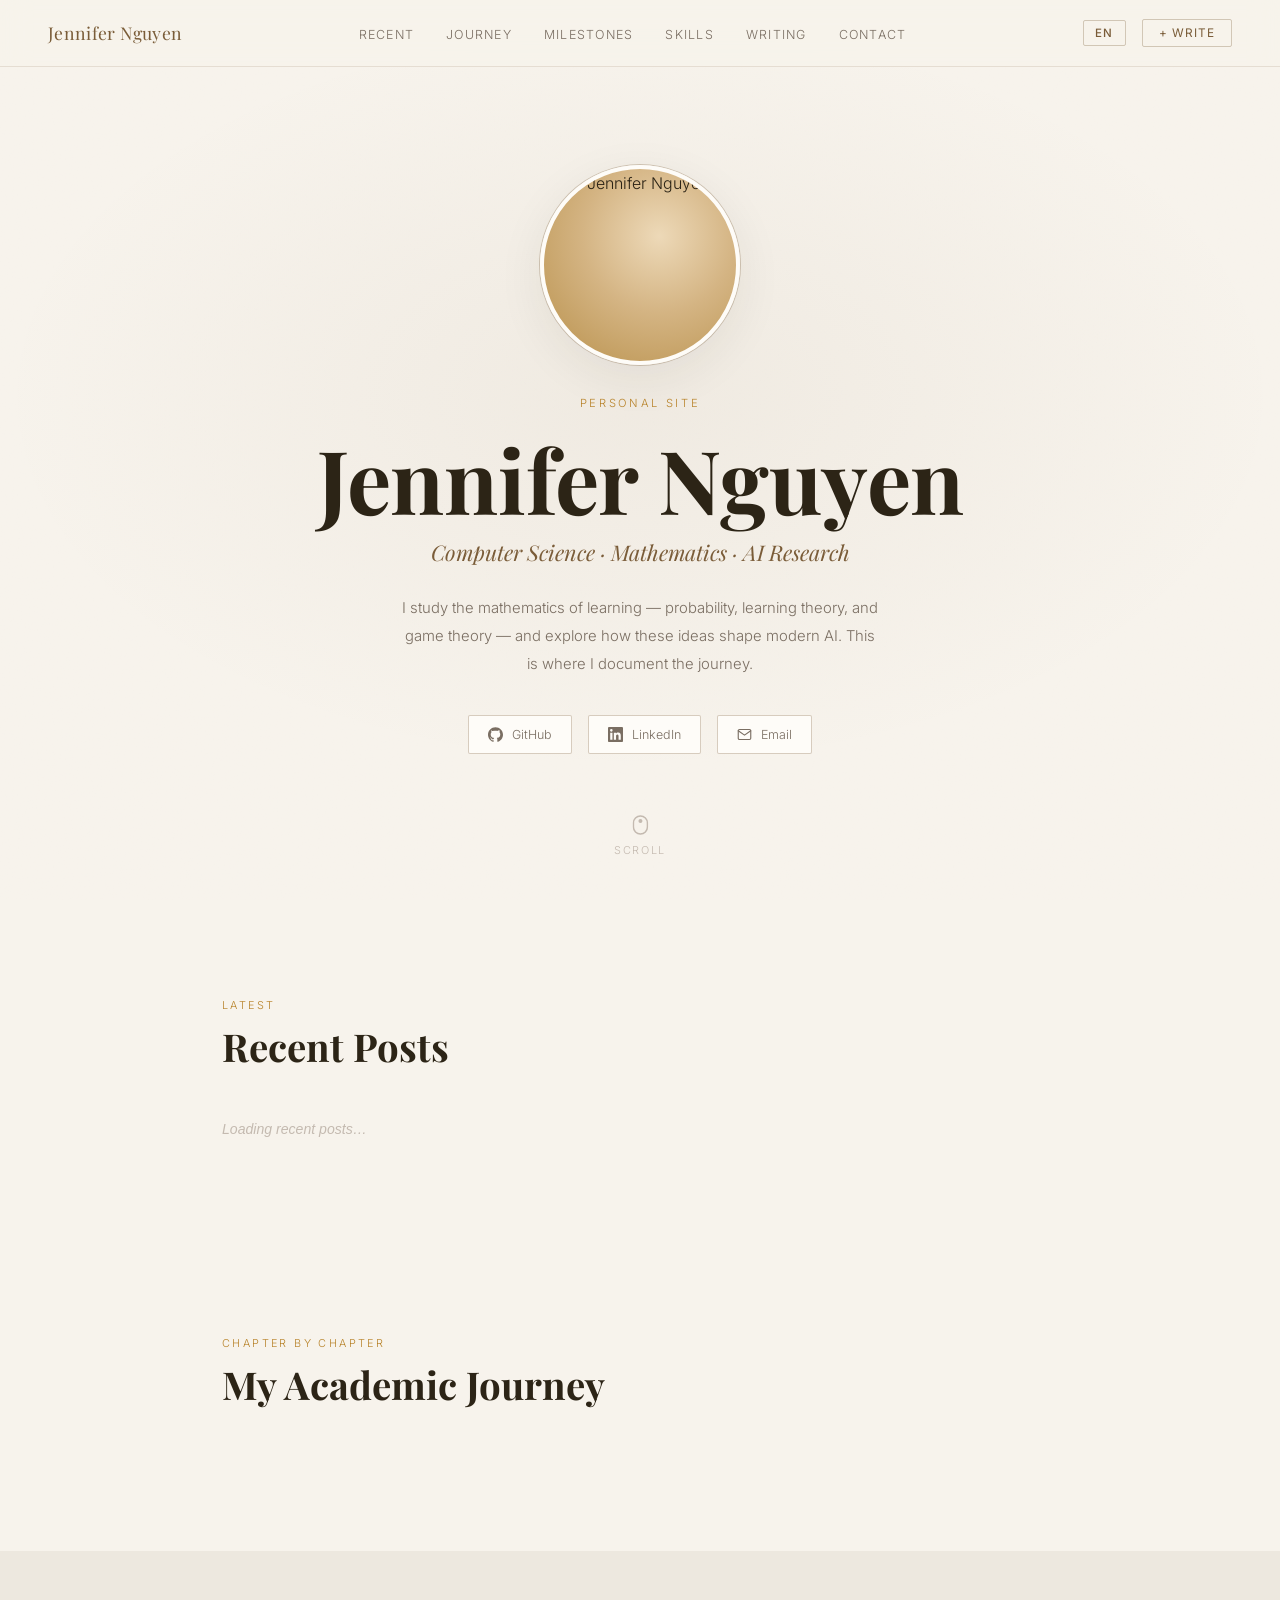
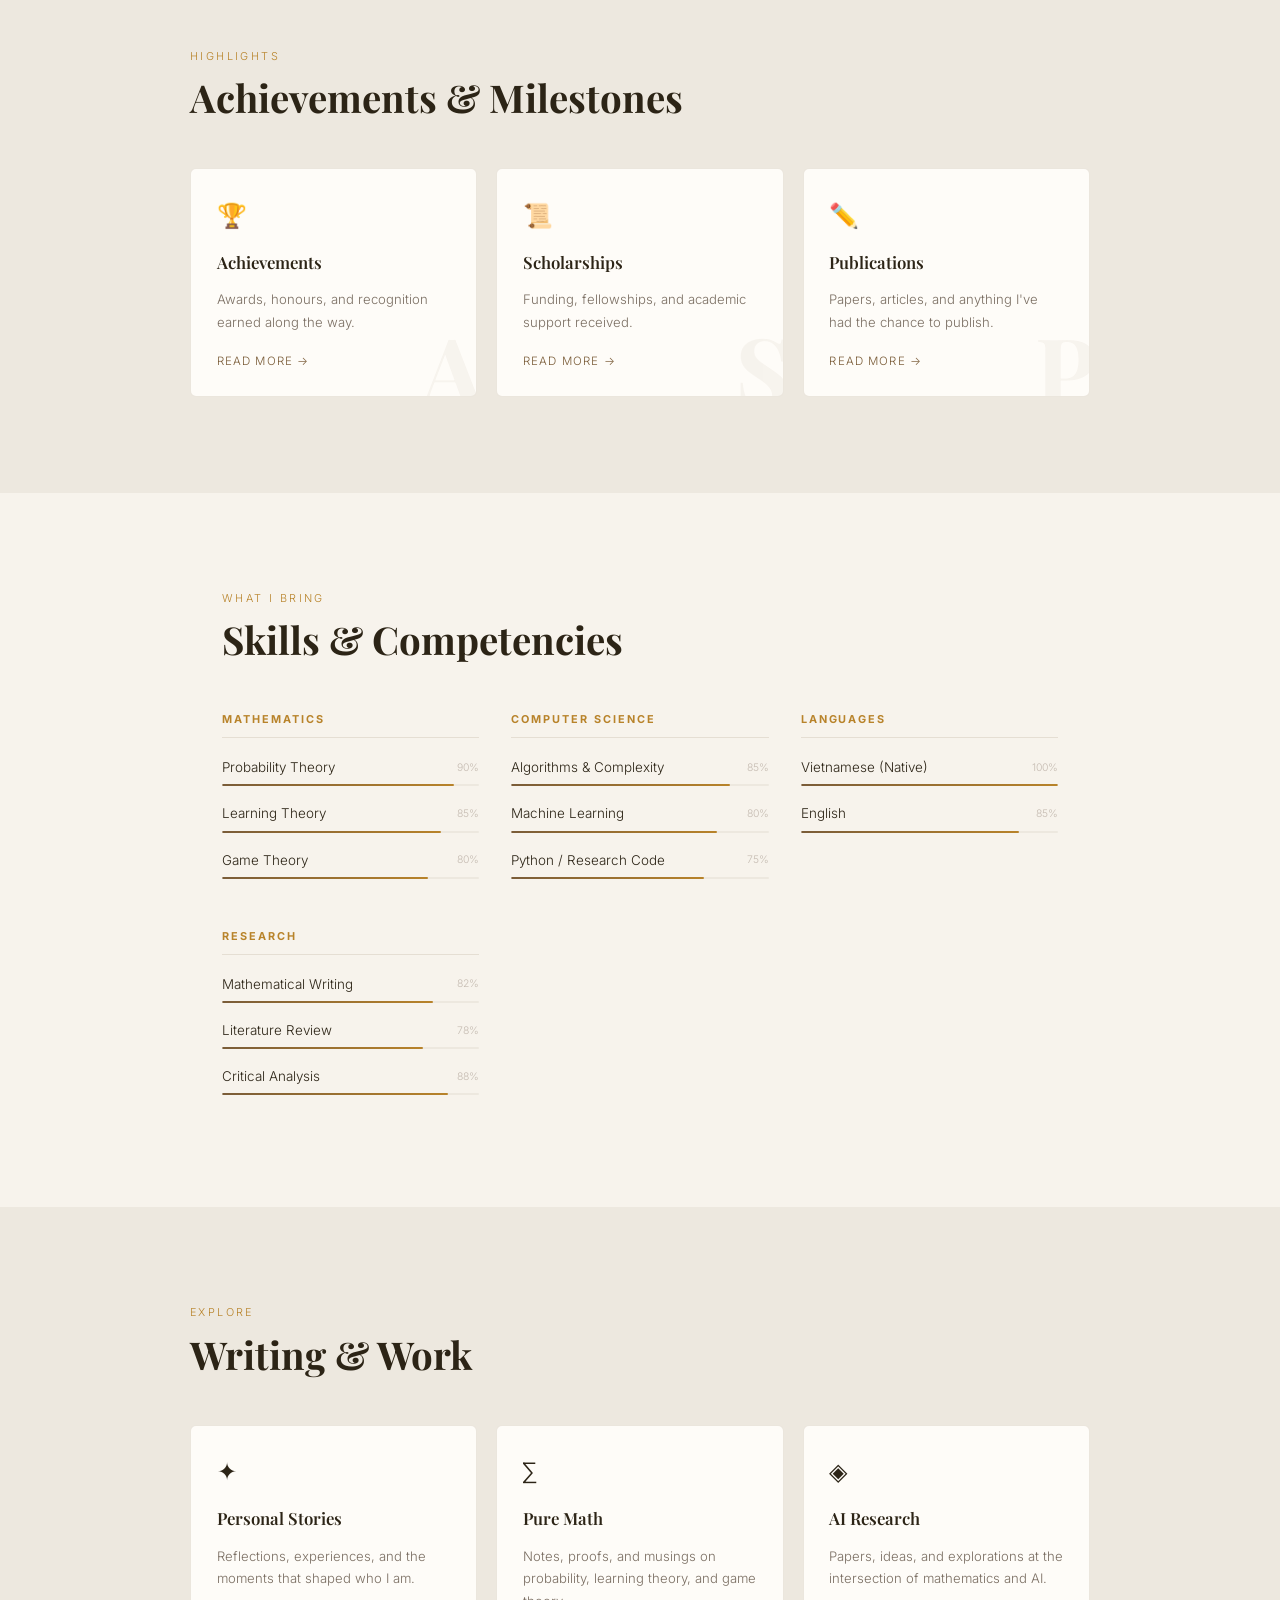
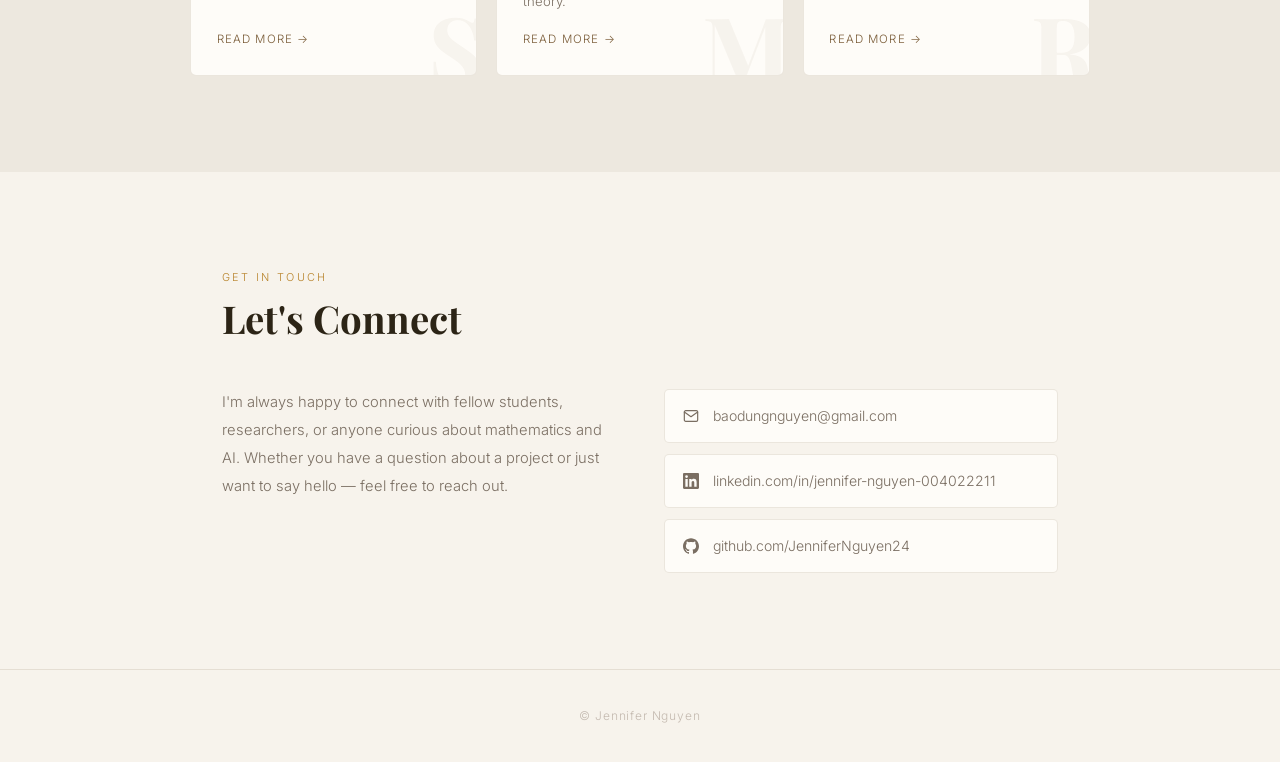
==== commit cdbf2bc0: "latex update" ====
--- a/index.html
+++ b/index.html
@@ -7,6 +7,9 @@
   <meta name="description" content="Personal site of Jennifer Nguyen — CS, Mathematics, AI Research."/>
   <link rel="preconnect" href="https://fonts.googleapis.com"/>
   <link href="https://fonts.googleapis.com/css2?family=Playfair+Display:ital,wght@0,400;0,600;0,700;1,400;1,600&family=Inter:wght@300;400;500&display=swap" rel="stylesheet"/>
+  <link rel="stylesheet" href="https://cdn.jsdelivr.net/npm/katex@0.16.9/dist/katex.min.css"/>
+  <script defer src="https://cdn.jsdelivr.net/npm/katex@0.16.9/dist/katex.min.js"></script>
+  <script defer src="https://cdn.jsdelivr.net/npm/katex@0.16.9/dist/contrib/auto-render.min.js"></script>
   <link rel="stylesheet" href="css/style.css"/>
 </head>
 <body>
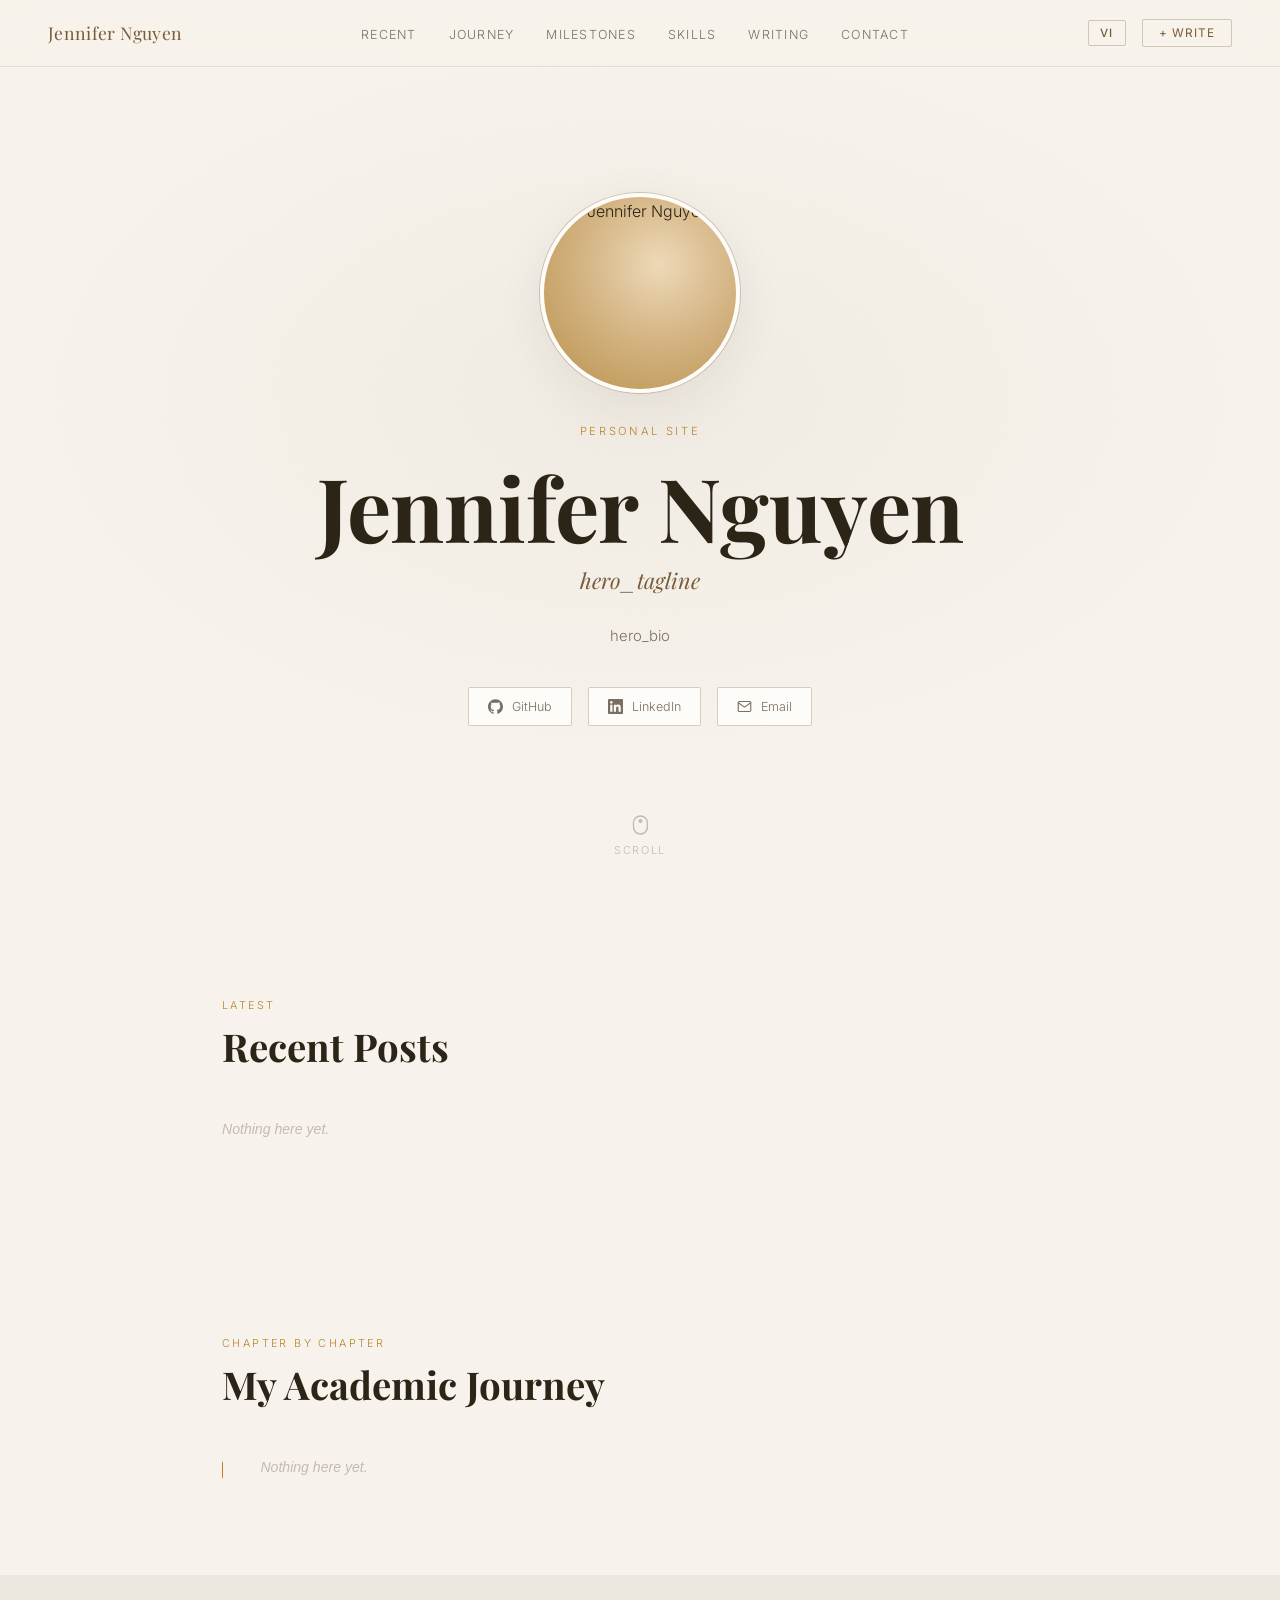
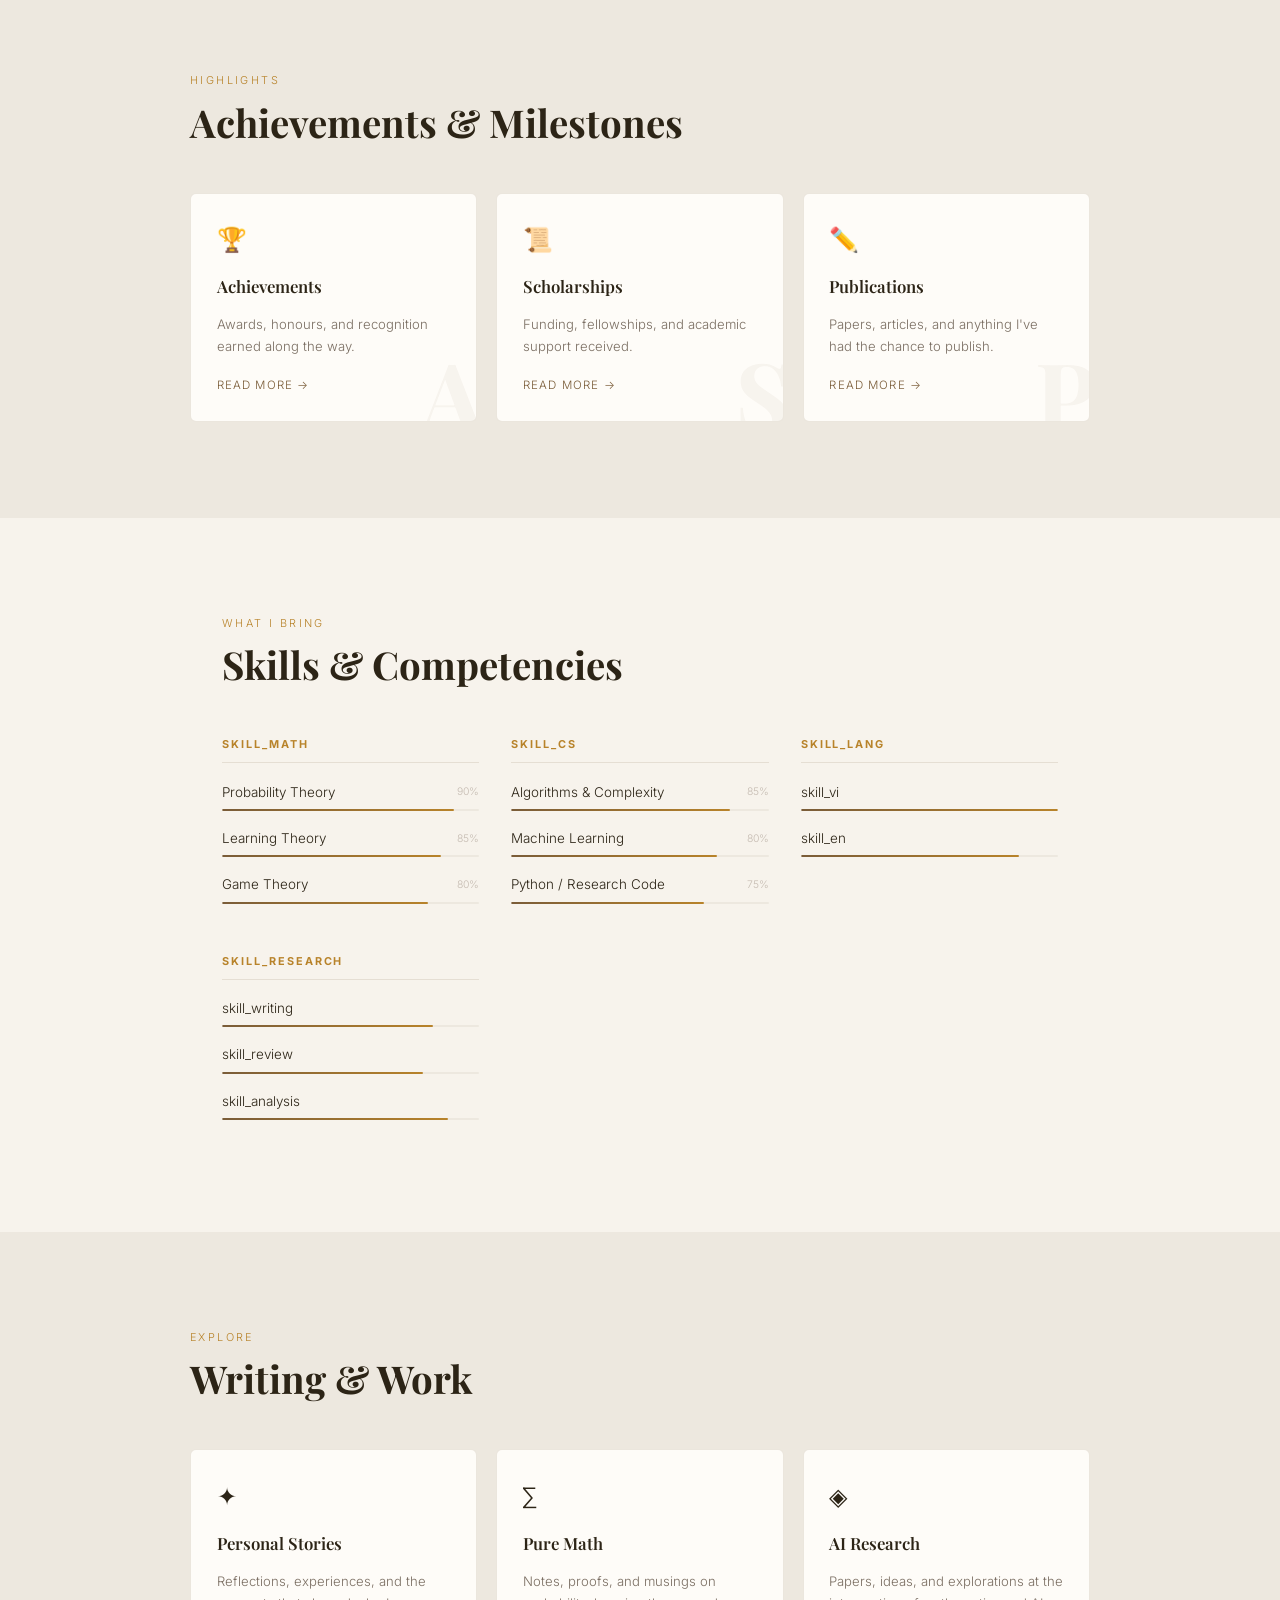
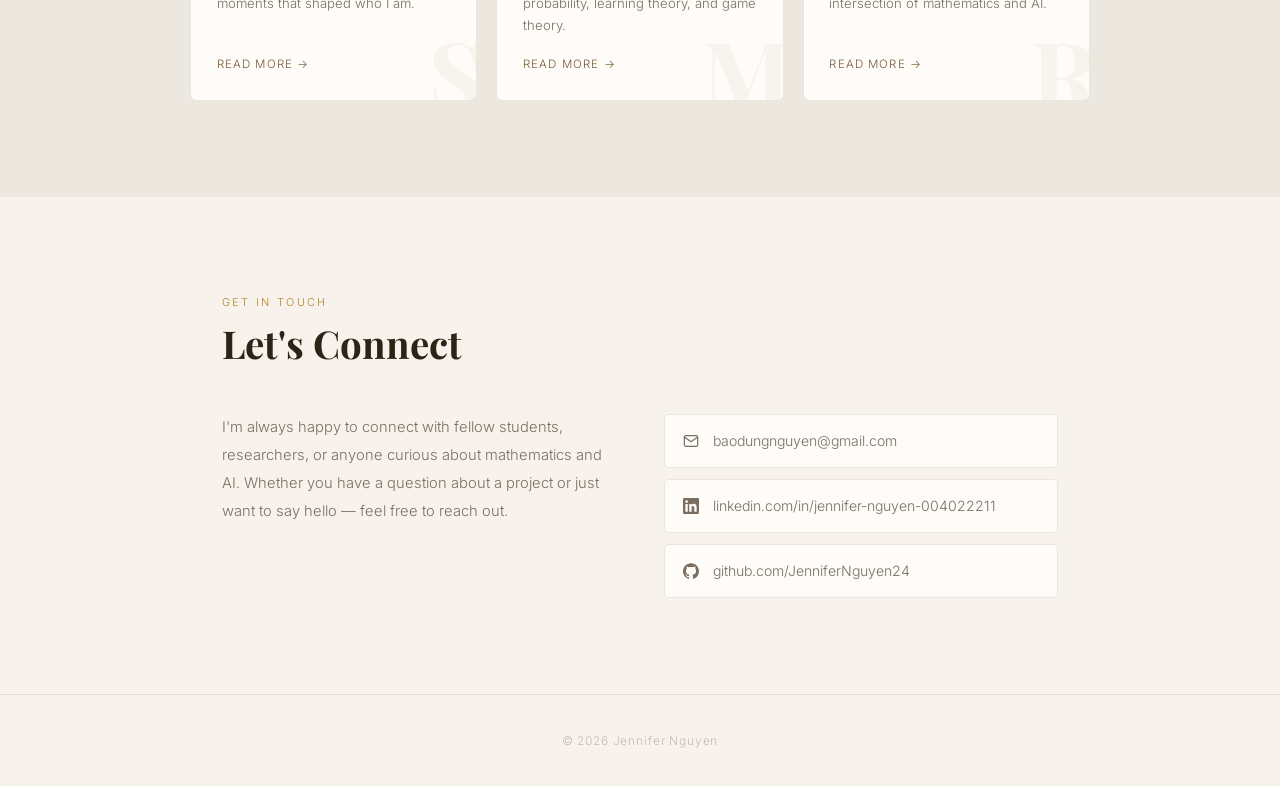
==== commit 5c855a91: "latex" ====
--- a/index.html
+++ b/index.html
@@ -8,8 +8,7 @@
   <link rel="preconnect" href="https://fonts.googleapis.com"/>
   <link href="https://fonts.googleapis.com/css2?family=Playfair+Display:ital,wght@0,400;0,600;0,700;1,400;1,600&family=Inter:wght@300;400;500&display=swap" rel="stylesheet"/>
   <link rel="stylesheet" href="https://cdn.jsdelivr.net/npm/katex@0.16.9/dist/katex.min.css"/>
-  <script defer src="https://cdn.jsdelivr.net/npm/katex@0.16.9/dist/katex.min.js"></script>
-  <script defer src="https://cdn.jsdelivr.net/npm/katex@0.16.9/dist/contrib/auto-render.min.js"></script>
+  <script src="https://cdn.jsdelivr.net/npm/katex@0.16.9/dist/katex.min.js"></script>
   <link rel="stylesheet" href="css/style.css"/>
 </head>
 <body>
